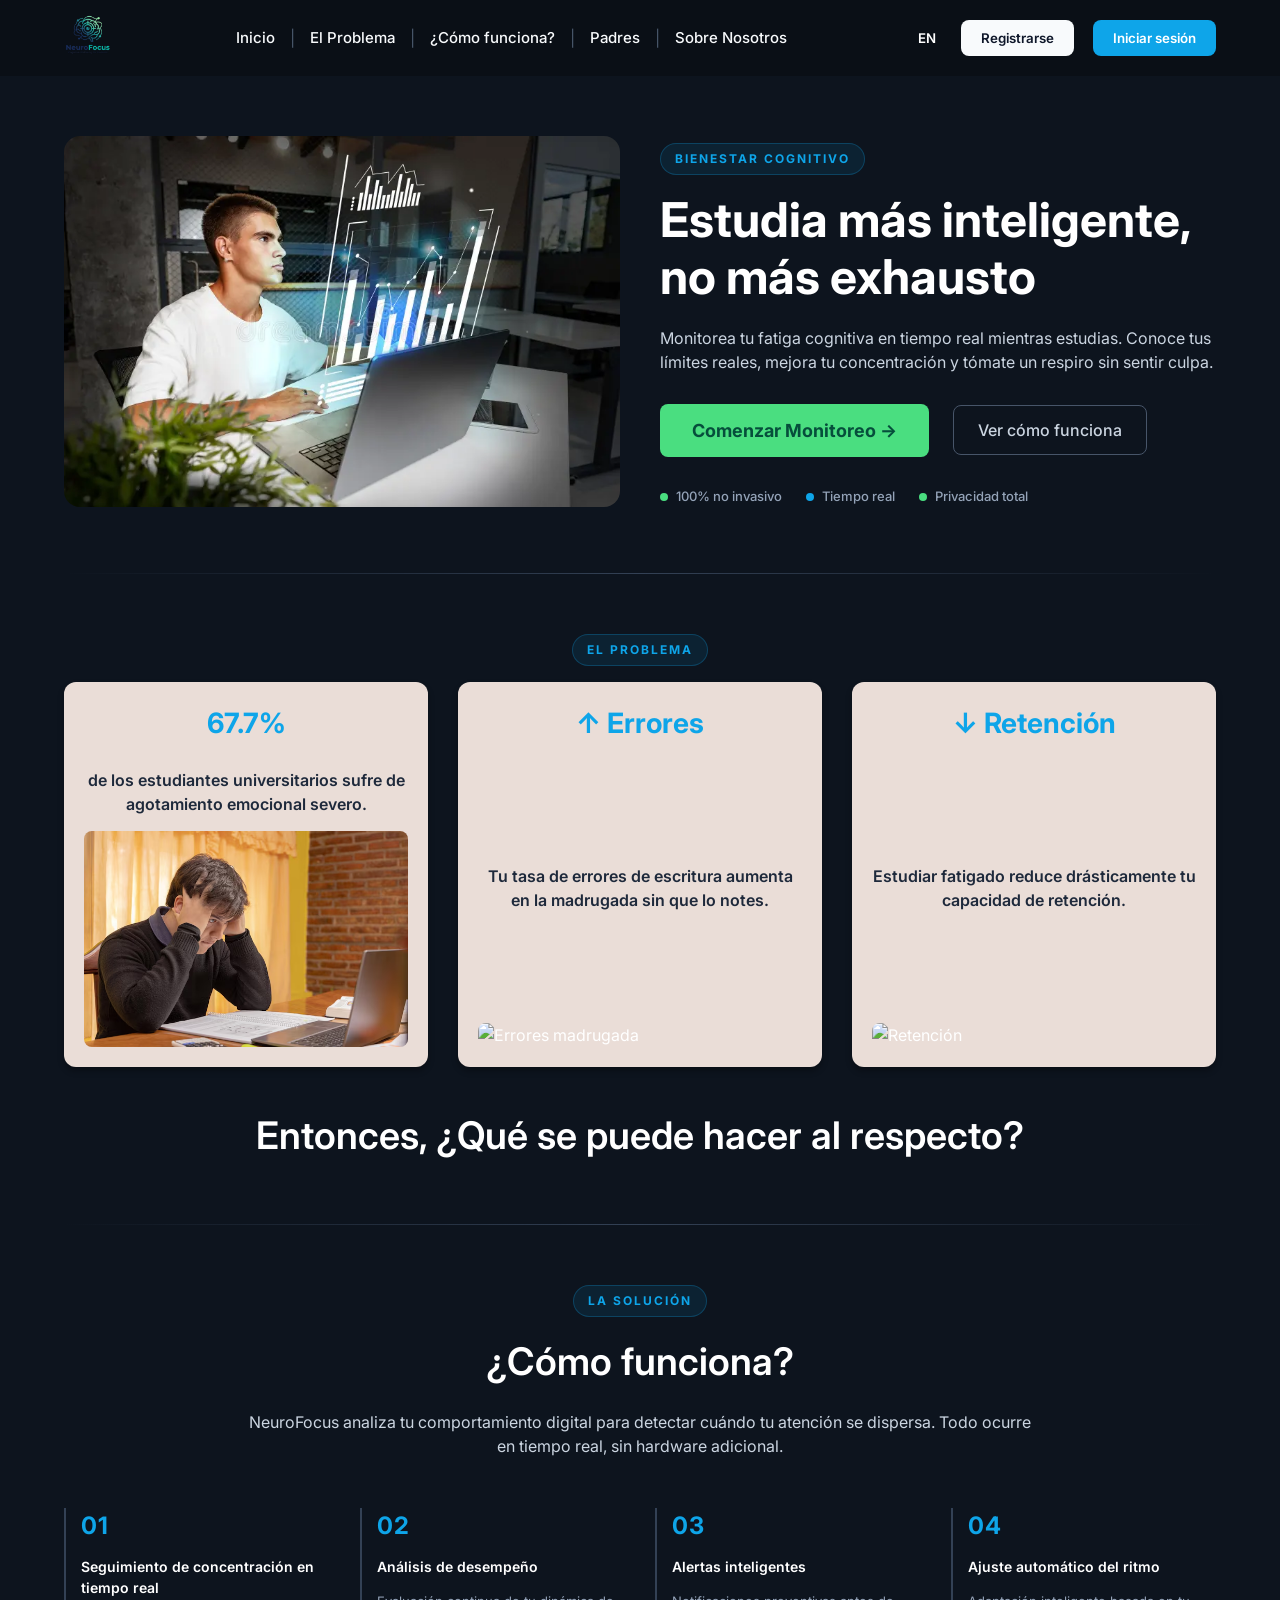
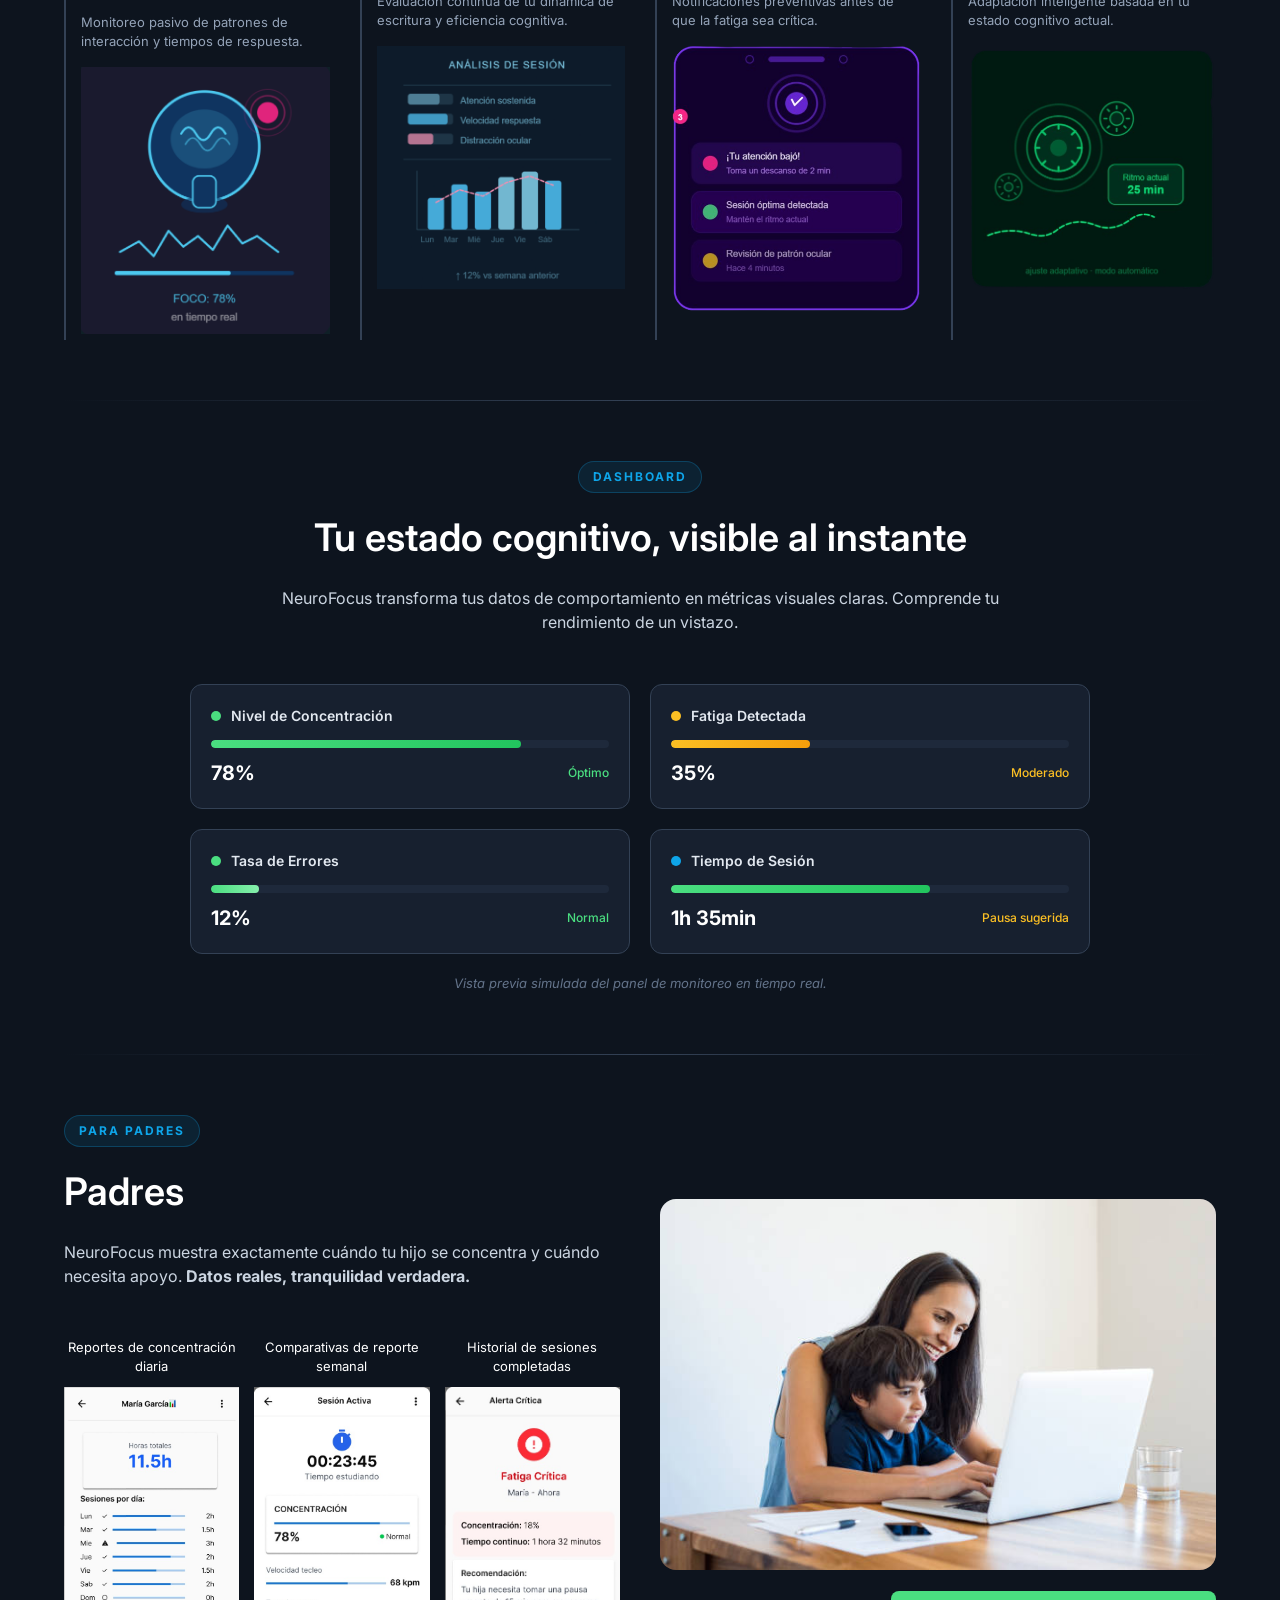
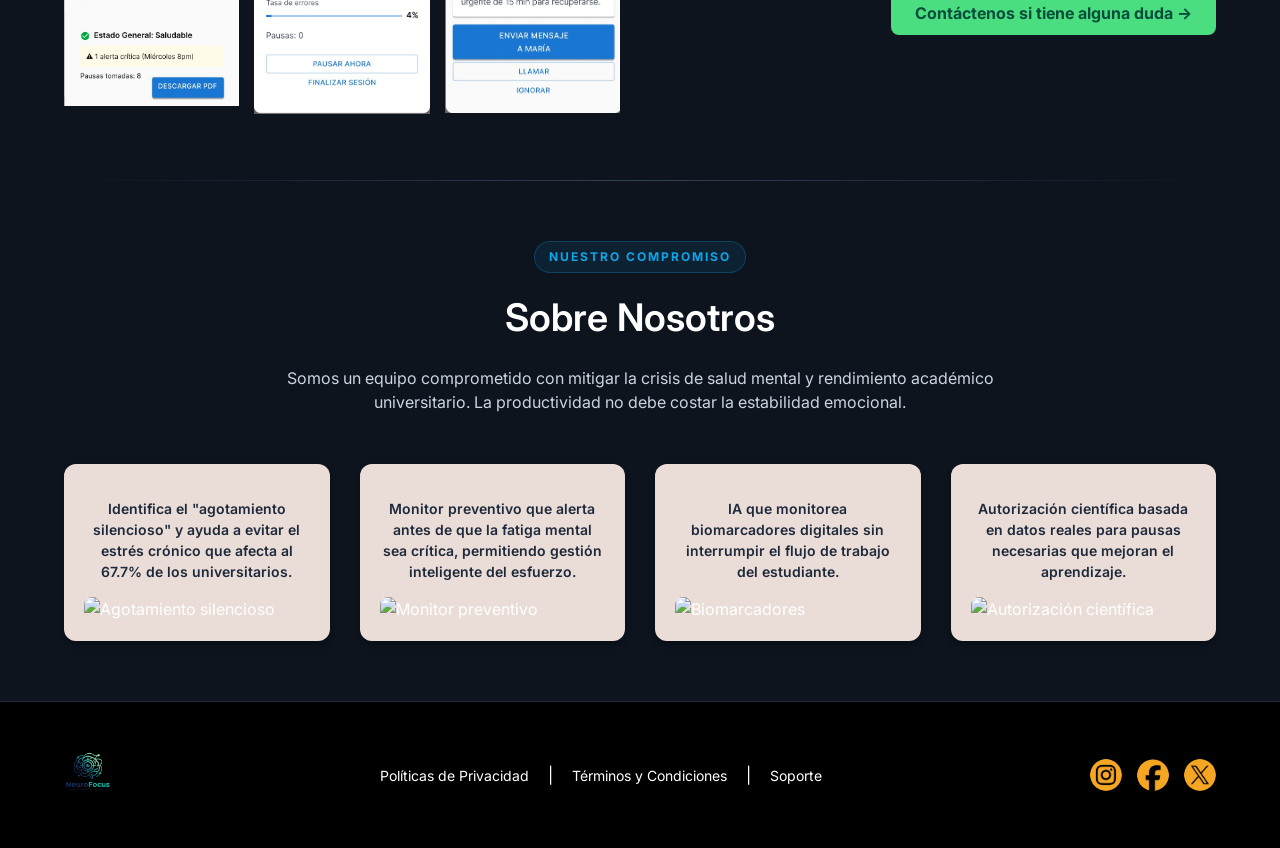
==== public/index.html @ 8580c7b0 "refactor: reorganizar estructura bajo public/ y mejorar landing page UX/UI" ====
<!DOCTYPE html>
<html lang="es">
<head>
    <meta charset="UTF-8">
    <meta name="viewport" content="width=device-width, initial-scale=1.0">
    <title>NeuroFocus - Estudia más inteligente</title>
    <meta name="description" content="NeuroFocus monitorea tu fatiga cognitiva en tiempo real. Estudia de forma inteligente, protege tu salud mental y mejora tu rendimiento académico.">
    <link rel="icon" href="favicon.ico">
    <link rel="preconnect" href="https://fonts.googleapis.com">
    <link rel="preconnect" href="https://fonts.gstatic.com" crossorigin>
    <link href="https://fonts.googleapis.com/css2?family=Inter:wght@400;500;600;700&display=swap" rel="stylesheet">
    <link rel="stylesheet" href="assets/styles/styles.css">
</head>
<body class="bg-dark">

    <nav class="navbar" id="navbar">
        <div class="nav-container">
            <a href="#home" class="logo">
                <img src="assets/images/neurofocus-logo.png" alt="Logo NeuroFocus" class="navbar-logo-img">
            </a>
            
            <div class="nav-links" id="nav-links">
                <a href="#home" data-i18n="nav_inicio">Inicio</a>
                <span class="nav-separator">|</span>
                <a href="#problema" data-i18n="nav_problema">El Problema</a>
                <span class="nav-separator">|</span>
                <a href="#como-funciona" data-i18n="nav_como">¿Cómo funciona?</a>
                <span class="nav-separator">|</span>
                <a href="#padres" data-i18n="nav_padres">Padres</a>
                <span class="nav-separator">|</span>
                <a href="#sobre-nosotros" data-i18n="nav_nosotros">Sobre Nosotros</a>
            </div>

            <div class="nav-buttons">
                <button id="lang-toggle" class="lang-btn text-white">EN</button> 
                <button id="open-register-button" class="button-white" data-i18n="btn_signup">Registrarse</button>
                <button id="open-login-button" class="button-cyan" data-i18n="btn_login">Iniciar sesión</button>
            </div>
            
            <button id="mobile-menu-button" class="menu-toggle text-white">☰</button>
        </div>
    </nav>

    <div id="mobile-menu" class="mobile-menu hidden">
        <a href="#home" class="mobile-link" data-i18n="nav_inicio">Inicio</a>
        <a href="#problema" class="mobile-link" data-i18n="nav_problema">El Problema</a>
        <a href="#como-funciona" class="mobile-link" data-i18n="nav_como">¿Cómo funciona?</a>
        <a href="#padres" class="mobile-link" data-i18n="nav_padres">Padres</a>
        <a href="#sobre-nosotros" class="mobile-link" data-i18n="nav_nosotros">Sobre Nosotros</a>
        <button id="open-register-button-mobile" class="button-white" data-i18n="btn_signup">Registrarse</button>
        <button id="open-login-button-mobile" class="button-cyan" data-i18n="btn_login">Iniciar sesión</button>
    </div>

    <div class="container">
        
        <!-- ===================== HERO: Propuesta de Valor ===================== -->
        <section class="hero-section" id="home">
            <div class="hero-image">
                <img src="assets/images/image1.png" alt="Estudiante usando NeuroFocus">
            </div>
            <div class="hero-text">
                <span class="section-badge">BIENESTAR COGNITIVO</span>
                <h1 class="title-main text-white" data-i18n="hero_title">Estudia más inteligente, <br>no más exhausto</h1>
                <p class="text-light hero-subtitle" data-i18n="hero_desc">Monitorea tu fatiga cognitiva en tiempo real mientras estudias. Conoce tus límites reales, mejora tu concentración y tómate un respiro sin sentir culpa.</p>
                <div class="hero-actions">
                    <button id="open-register-button-2" class="button-green btn-large" data-i18n="hero_btn">Comenzar Monitoreo →</button>
                    <a href="#como-funciona" class="button-outline" data-i18n="hero_btn_secondary">Ver cómo funciona</a>
                </div>
                <div class="hero-trust">
                    <div class="trust-item">
                        <span class="trust-dot dot-green"></span>
                        <span class="trust-text">100% no invasivo</span>
                    </div>
                    <div class="trust-item">
                        <span class="trust-dot dot-cyan"></span>
                        <span class="trust-text">Tiempo real</span>
                    </div>
                    <div class="trust-item">
                        <span class="trust-dot dot-green"></span>
                        <span class="trust-text">Privacidad total</span>
                    </div>
                </div>
            </div>
        </section>

        <hr class="section-divider">

        <!-- ===================== PROBLEMA: Evidencia con datos ===================== -->
        <section class="problemas-section" id="problema">
            <span class="section-badge section-badge-center">EL PROBLEMA</span>
            <div class="grid-problemas">
                <div class="card-beige">
                    <div class="card-stat">67.7%</div>
                    <p data-i18n="prob_1">de los estudiantes universitarios sufre de agotamiento emocional severo.</p>
                    <img src="assets/images/image2.png" alt="Agotamiento">
                </div>
                <div class="card-beige">
                    <div class="card-stat">↑ Errores</div>
                    <p data-i18n="prob_2">Tu tasa de errores de escritura aumenta en la madrugada sin que lo notes.</p>
                    <img src="assets/images/image3.png" alt="Errores madrugada">
                </div>
                <div class="card-beige">
                    <div class="card-stat">↓ Retención</div>
                    <p data-i18n="prob_3">Estudiar fatigado reduce drásticamente tu capacidad de retención.</p>
                    <img src="assets/images/image4.png" alt="Retención">
                </div>
            </div>
            <h2 class="title-section text-center text-white" data-i18n="prob_title">Entonces, ¿Qué se puede hacer al respecto?</h2>
        </section>

        <hr class="section-divider">

        <!-- ===================== CÓMO FUNCIONA: Beneficios con iconografía ===================== -->
        <section id="como-funciona" class="como-section">
            <span class="section-badge section-badge-center">LA SOLUCIÓN</span>
            <h2 class="title-section text-center text-white" data-i18n="como_title">¿Cómo funciona?</h2>
            <p class="text-center text-light descripcion-general" data-i18n="como_desc">NeuroFocus analiza tu comportamiento digital para detectar cuándo tu atención se dispersa. Todo ocurre en tiempo real, sin hardware adicional.</p>
            
            <div class="grid-funciones">
                <div class="card-transparente">
                    <div class="feature-step">01</div>
                    <h3 data-i18n="func_1">Seguimiento de concentración en tiempo real</h3>
                    <p class="feature-desc">Monitoreo pasivo de patrones de interacción y tiempos de respuesta.</p>
                    <img src="assets/images/image5.png" alt="Seguimiento">
                </div>
                <div class="card-transparente">
                    <div class="feature-step">02</div>
                    <h3 data-i18n="func_2">Análisis de desempeño</h3>
                    <p class="feature-desc">Evaluación continua de tu dinámica de escritura y eficiencia cognitiva.</p>
                    <img src="assets/images/image6.png" alt="Análisis">
                </div>
                <div class="card-transparente">
                    <div class="feature-step">03</div>
                    <h3 data-i18n="func_3">Alertas inteligentes</h3>
                    <p class="feature-desc">Notificaciones preventivas antes de que la fatiga sea crítica.</p>
                    <img src="assets/images/image7.png" alt="Alertas">
                </div>
                <div class="card-transparente">
                    <div class="feature-step">04</div>
                    <h3 data-i18n="func_4">Ajuste automático del ritmo</h3>
                    <p class="feature-desc">Adaptación inteligente basada en tu estado cognitivo actual.</p>
                    <img src="assets/images/image8.png" alt="Ajuste">
                </div>
            </div>
        </section>

        <hr class="section-divider">

        <!-- ===================== MÉTRICAS: Visualización del estado del sistema ===================== -->
        <section id="metricas" class="metricas-section">
            <span class="section-badge section-badge-center">DASHBOARD</span>
            <h2 class="title-section text-center text-white">Tu estado cognitivo, visible al instante</h2>
            <p class="text-center text-light descripcion-general">NeuroFocus transforma tus datos de comportamiento en métricas visuales claras. Comprende tu rendimiento de un vistazo.</p>

            <div class="metrics-dashboard">
                <div class="metric-card">
                    <div class="metric-header">
                        <span class="metric-dot dot-green"></span>
                        <span class="metric-label">Nivel de Concentración</span>
                    </div>
                    <div class="metric-bar-container">
                        <div class="metric-bar metric-bar-high" style="width: 78%"></div>
                    </div>
                    <div class="metric-value">78% <span class="metric-status status-good">Óptimo</span></div>
                </div>

                <div class="metric-card">
                    <div class="metric-header">
                        <span class="metric-dot dot-amber"></span>
                        <span class="metric-label">Fatiga Detectada</span>
                    </div>
                    <div class="metric-bar-container">
                        <div class="metric-bar metric-bar-medium" style="width: 35%"></div>
                    </div>
                    <div class="metric-value">35% <span class="metric-status status-ok">Moderado</span></div>
                </div>

                <div class="metric-card">
                    <div class="metric-header">
                        <span class="metric-dot dot-green"></span>
                        <span class="metric-label">Tasa de Errores</span>
                    </div>
                    <div class="metric-bar-container">
                        <div class="metric-bar metric-bar-low" style="width: 12%"></div>
                    </div>
                    <div class="metric-value">12% <span class="metric-status status-good">Normal</span></div>
                </div>

                <div class="metric-card">
                    <div class="metric-header">
                        <span class="metric-dot dot-cyan"></span>
                        <span class="metric-label">Tiempo de Sesión</span>
                    </div>
                    <div class="metric-bar-container">
                        <div class="metric-bar metric-bar-high" style="width: 65%"></div>
                    </div>
                    <div class="metric-value">1h 35min <span class="metric-status status-ok">Pausa sugerida</span></div>
                </div>
            </div>

            <p class="text-center metrics-note text-light">Vista previa simulada del panel de monitoreo en tiempo real.</p>
        </section>

        <hr class="section-divider">

        <!-- ===================== PADRES: Segmento secundario ===================== -->
        <section id="padres" class="padres-section">
            <div class="padres-text">
                <span class="section-badge">PARA PADRES</span>
                <h2 class="title-main text-white" data-i18n="padres_title">Padres</h2>
                <p class="text-light">NeuroFocus muestra exactamente cuándo tu hijo se concentra y cuándo necesita apoyo. <strong>Datos reales, tranquilidad verdadera.</strong></p>
                
                <div class="grid-padres-features">
                    <div class="feature-item">
                        <p class="text-white">Reportes de concentración diaria</p>
                        <img src="assets/images/image9.png" alt="Reporte diario">
                    </div>
                    <div class="feature-item">
                        <p class="text-white">Comparativas de reporte semanal</p>
                        <img src="assets/images/image10.png" alt="Comparativa">
                    </div>
                    <div class="feature-item">
                        <p class="text-white">Historial de sesiones completadas</p>
                        <img src="assets/images/image11.png" alt="Historial">
                    </div>
                </div>
            </div>
            <div class="padres-image">
                <img src="assets/images/image12.png" alt="Madre e hijo">
                <button id="open-contact-button" class="button-green" data-i18n="padres_btn">Contáctenos si tiene alguna duda →</button>
            </div>
        </section>

        <hr class="section-divider">

        <!-- ===================== SOBRE NOSOTROS: Entregas fundamentales ===================== -->
        <section id="sobre-nosotros" class="nosotros-section">
            <span class="section-badge section-badge-center">NUESTRO COMPROMISO</span>
            <h2 class="title-section text-center text-white" data-i18n="nosotros_title">Sobre Nosotros</h2>
            <p class="text-center text-light descripcion-general" data-i18n="nosotros_desc">Somos un equipo comprometido con mitigar la crisis de salud mental y rendimiento académico universitario. La productividad no debe costar la estabilidad emocional.</p>
            
            <div class="grid-entrega">
                <div class="card-beige">
                    <p class="text-small" data-i18n="ent_1">Identifica el "agotamiento silencioso" y ayuda a evitar el estrés crónico que afecta al 67.7% de los universitarios.</p>
                    <img src="assets/images/image13.png" alt="Agotamiento silencioso">
                </div>
                <div class="card-beige">
                    <p class="text-small" data-i18n="ent_2">Monitor preventivo que alerta antes de que la fatiga mental sea crítica, permitiendo gestión inteligente del esfuerzo.</p>
                    <img src="assets/images/image14.png" alt="Monitor preventivo">
                </div>
                <div class="card-beige">
                    <p class="text-small" data-i18n="ent_3">IA que monitorea biomarcadores digitales sin interrumpir el flujo de trabajo del estudiante.</p>
                    <img src="assets/images/image15.png" alt="Biomarcadores">
                </div>
                <div class="card-beige">
                    <p class="text-small" data-i18n="ent_4">Autorización científica basada en datos reales para pausas necesarias que mejoran el aprendizaje.</p>
                    <img src="assets/images/image16.png" alt="Autorización científica">
                </div>
            </div>
        </section>

    </div>

    <footer class="footer bg-black">
        <div class="container footer-content">
            <div class="footer-logo">
                <img src="assets/images/neurofocus-logo.png" alt="NeuroFocus" class="footer-logo-img">
            </div>
            <div class="footer-links">
                <a href="#" class="text-white" data-i18n="foot_privacidad">Políticas de Privacidad</a>
                <span class="text-white">|</span>
                <a href="#" class="text-white" data-i18n="foot_terminos">Términos y Condiciones</a>
                <span class="text-white">|</span>
                <a href="#" class="text-white" data-i18n="foot_soporte">Soporte</a>
            </div>
            <div class="social-icons">
                <img src="assets/images/instragram.png" alt="Instagram" class="icon-social">
                <img src="assets/images/facebook.png" alt="Facebook" class="icon-social">
                <img src="assets/images/x.png" alt="X" class="icon-social">
            </div>
        </div>
    </footer>

    <div id="login-modal" class="modal hidden">
        <div class="modal-content">
            <span id="close-login-modal" class="close-btn">&times;</span>
            <h2 class="text-white" data-i18n="modal_login_title">Iniciar Sesión</h2>
            <form id="login-form">
                <label class="label-text" data-i18n="modal_email">Correo Electrónico</label>
                <input type="email" id="login-email" class="input-field" placeholder="tu@correo.com" required>
                
                <label class="label-text" data-i18n="modal_password">Contraseña</label>
                <input type="password" id="login-password" class="input-field" placeholder="••••••••" required>
                
                <p id="login-error" class="hidden error-text"></p>
                <button type="submit" class="button-cyan w-100" data-i18n="modal_login_btn">Ingresar</button>
            </form>
            <div class="modal-foot-links">
                <a href="#" id="open-password-link" class="text-cyan text-small" data-i18n="modal_forgot_pass">¿Olvidaste tu contraseña?</a>
                <a href="#" id="open-register-link" class="text-light text-small" data-i18n="modal_no_account">¿No tienes cuenta? Registrarse</a>
            </div>
        </div>
    </div>

    <div id="register-modal" class="modal hidden">
        <div class="modal-content">
            <span id="close-register-modal" class="close-btn">&times;</span>
            <h2 class="text-white" data-i18n="modal_reg_title">Crear Cuenta</h2>
            <form id="register-form">
                <label class="label-text" data-i18n="modal_reg_name">Nombre Completo</label>
                <input type="text" id="reg-nombre" class="input-field" placeholder="Juan Pérez" required>
                
                <label class="label-text" data-i18n="modal_email">Correo Electrónico</label>
                <input type="email" id="reg-email" class="input-field" placeholder="tu@correo.com" required>
                
                <label class="label-text" data-i18n="modal_password">Contraseña</label>
                <input type="password" id="reg-password" class="input-field" placeholder="••••••••" required>
                
                <p id="register-error" class="hidden error-text"></p>
                <button type="submit" class="button-green w-100" data-i18n="modal_reg_btn">Registrarse</button>
            </form>
            <div class="modal-foot-links">
                <a href="#" id="open-login-link" class="text-cyan text-small" data-i18n="modal_has_account">¿Ya tienes cuenta? Iniciar Sesión</a>
            </div>
        </div>
    </div>

    <div id="password-modal" class="modal hidden">
        <div class="modal-content">
            <span id="close-password-modal" class="close-btn">&times;</span>
            <h2 class="text-white" data-i18n="modal_pass_title">Recuperar Contraseña</h2>
            <p class="text-light text-small modal-description" data-i18n="modal_pass_desc">Ingresa tu correo para enviarte un enlace de recuperación.</p>
            <form id="password-form">
                <label class="label-text" data-i18n="modal_email">Correo Electrónico</label>
                <input type="email" id="pass-email" class="input-field" placeholder="tu@correo.com" required>
                
                <p id="password-message" class="hidden success-text"></p>
                <button type="submit" class="button-cyan w-100" data-i18n="modal_pass_btn">Enviar Enlace</button>
            </form>
            <div class="modal-foot-links">
                <a href="#" id="back-to-login-link" class="text-light text-small" data-i18n="modal_back_login">Volver a Iniciar Sesión</a>
            </div>
        </div>
    </div>

    <div id="contact-modal" class="modal hidden">
        <div class="modal-content">
            <span id="close-contact-modal" class="close-btn">&times;</span>
            <h2 class="text-white" data-i18n="modal_contact_title">Formulario de Contacto</h2>
            <p class="text-light text-small modal-description" data-i18n="modal_contact_desc">¿Tienes preguntas sobre cómo ayudamos a tu hijo? Escríbenos.</p>
            <form id="contact-form">
                <label class="label-text" data-i18n="modal_reg_name">Nombre</label>
                <input type="text" class="input-field" placeholder="Tu nombre" required>
                
                <label class="label-text" data-i18n="modal_email">Correo Electrónico</label>
                <input type="email" class="input-field" placeholder="ejemplo@correo.com" required>
                
                <label class="label-text" data-i18n="modal_message">Mensaje</label>
                <textarea class="input-field text-area-field" rows="4" placeholder="Escribe tu consulta aquí..." required></textarea>
                
                <p id="contact-message" class="hidden success-text"></p>
                <button type="submit" class="button-green w-100" data-i18n="modal_contact_btn">Enviar Mensaje →</button>
            </form>
        </div>
    </div>

    <script src="assets/scripts/main.js"></script>
</body>
</html>
---- public/assets/styles/styles.css ----
/* ===========================
   NeuroFocus Landing Page
   Tipografía: Inter (Google Fonts)
   Base: 16px | Interlineado: 1.5
   Transiciones: 200ms ease-in-out
   =========================== */

html {
    scroll-behavior: smooth;
}

body {
    font-family: 'Inter', sans-serif;
    margin: 0;
    padding: 0;
    background-color: #0d141e;
    color: #ffffff;
    font-size: 16px;
    line-height: 1.5;
}

h1, h2, h3 { 
    margin-top: 0; 
    margin-bottom: 15px;
}

h1 { font-size: 48px; line-height: 1.2; font-weight: 700; }
h2 { font-size: 38px; font-weight: 600; }
h3 { font-weight: 600; }
p { font-size: 16px; line-height: 1.5; }
a { text-decoration: none; transition: all 200ms ease-in-out; }
a:hover { opacity: 0.8; }

/* ===========================
   Utilities
   =========================== */

.container {
    width: 90%;
    max-width: 1200px;
    margin: 0 auto;
    padding: 20px;
}

.text-center { text-align: center; }
.text-white { color: #ffffff; }
.text-cyan { color: #0ea5e9; }
.text-light { color: #cbd5e1; }
.text-dark { color: #1e293b; }
.text-small { font-size: 14px; }
.font-bold { font-weight: bold; }
.w-100 { width: 100%; }
.radius-8 { border-radius: 8px; }
.hidden { display: none !important; }

.section-divider {
    border: 0;
    height: 1px;
    background: linear-gradient(to right, transparent, #334155, transparent);
    margin: 60px 0;
}

/* ===========================
   Section Badges (jerarquía visual)
   =========================== */

.section-badge {
    display: inline-block;
    font-size: 12px;
    font-weight: 700;
    letter-spacing: 2px;
    text-transform: uppercase;
    color: #0ea5e9;
    background-color: rgba(14, 165, 233, 0.1);
    border: 1px solid rgba(14, 165, 233, 0.25);
    padding: 6px 14px;
    border-radius: 20px;
    margin-bottom: 16px;
}

.section-badge-center {
    display: block;
    text-align: center;
    width: fit-content;
    margin: 0 auto 16px auto;
}

/* ===========================
   Buttons (200ms ease-in-out según reporte)
   =========================== */

button, a {
    transition: all 200ms ease-in-out;
}

.button-cyan {
    background-color: #0ea5e9;
    color: #ffffff;
    padding: 10px 20px;
    border: none;
    border-radius: 8px;
    cursor: pointer;
    font-weight: 600;
    font-family: 'Inter', sans-serif;
}
.button-cyan:hover { background-color: #0284c7; }
.button-cyan:active { transform: scale(0.98); }

.button-white {
    background-color: #f8fafc;
    color: #0f172a;
    padding: 10px 20px;
    border: none;
    border-radius: 8px;
    cursor: pointer;
    font-weight: 600;
    margin-right: 15px;
    font-family: 'Inter', sans-serif;
}
.button-white:hover { background-color: #e2e8f0; }
.button-white:active { transform: scale(0.98); }

.button-green {
    background-color: #4ade80;
    color: #064e3b;
    padding: 12px 24px;
    border: none;
    border-radius: 8px;
    cursor: pointer;
    font-weight: 700;
    font-size: 16px;
    display: inline-flex;
    align-items: center;
    justify-content: center;
    font-family: 'Inter', sans-serif;
}
.button-green:hover { background-color: #22c55e; }
.button-green:active { transform: scale(0.98); }

.button-outline {
    display: inline-flex;
    align-items: center;
    color: #cbd5e1;
    border: 1px solid #475569;
    padding: 12px 24px;
    border-radius: 8px;
    font-weight: 500;
    font-size: 16px;
    background: transparent;
    cursor: pointer;
    margin-left: 12px;
    font-family: 'Inter', sans-serif;
}
.button-outline:hover { 
    border-color: #0ea5e9; 
    color: #0ea5e9; 
    opacity: 1; 
}

.btn-large {
    padding: 16px 32px;
    font-size: 18px;
}

.lang-btn {
    background: transparent;
    border: none;
    font-weight: 600;
    cursor: pointer;
    margin-right: 15px;
    font-family: 'Inter', sans-serif;
}

/* ===========================
   Navbar
   =========================== */

.navbar {
    background-color: #0a0f16;
    position: sticky;
    top: 0;
    z-index: 100;
}

.nav-container {
    width: 90%;
    margin: 0 auto;
    display: flex;
    justify-content: space-between;
    align-items: center;
    padding: 15px 0;
}

.navbar-logo-img { height: 40px; }

.nav-links {
    display: flex;
    align-items: center;
    gap: 15px;
}
.nav-links a { color: #f8fafc; font-weight: 500; font-size: 15px; }
.nav-links a:hover { color: #0ea5e9; opacity: 1; }
.nav-separator { color: #475569; }

.menu-toggle { 
    display: none; 
    background: none; 
    border: none; 
    font-size: 24px; 
    cursor: pointer; 
}

.mobile-menu {
    position: fixed;
    top: 70px;
    left: 0;
    width: 100%;
    background-color: #0a0f16;
    padding: 20px;
    box-sizing: border-box;
    z-index: 99;
    border-bottom: 2px solid #1e293b;
    display: flex;
    flex-direction: column;
}

.mobile-link {
    display: block;
    color: #f8fafc;
    padding: 15px 0;
    text-align: center;
    border-bottom: 1px solid #1e293b;
    font-size: 16px;
    font-weight: 600;
}
.mobile-menu button {
    margin-top: 15px;
}

/* ===========================
   Hero Section
   =========================== */

.hero-section {
    display: flex;
    align-items: center;
    justify-content: space-between;
    gap: 40px;
    margin-top: 40px;
    margin-bottom: 40px;
}
.hero-image { width: 50%; }
.hero-image img { width: 100%; border-radius: 16px; }
.hero-text { width: 50%; }
.hero-subtitle { margin: 20px 0 30px 0; }

.hero-actions {
    display: flex;
    align-items: center;
    flex-wrap: wrap;
    gap: 12px;
    margin-bottom: 30px;
}

.hero-trust {
    display: flex;
    gap: 24px;
    flex-wrap: wrap;
}
.trust-item {
    display: flex;
    align-items: center;
    gap: 8px;
}
.trust-dot {
    width: 8px;
    height: 8px;
    border-radius: 50%;
    display: inline-block;
}
.dot-green { background-color: #4ade80; }
.dot-cyan { background-color: #0ea5e9; }
.dot-amber { background-color: #fbbf24; }
.trust-text {
    font-size: 13px;
    color: #94a3b8;
    font-weight: 500;
}

/* ===========================
   Problemas Section
   =========================== */

.problemas-section {
    margin: 40px 0;
}
.grid-problemas {
    display: grid;
    grid-template-columns: repeat(3, 1fr);
    gap: 30px;
    margin-bottom: 40px;
}

.card-stat {
    font-size: 28px;
    font-weight: 700;
    color: #0ea5e9;
    margin-bottom: 8px;
    text-align: center;
}

/* ===========================
   Cómo Funciona Section
   =========================== */

.como-section {
    margin: 40px 0;
}
.descripcion-general {
    max-width: 800px;
    margin: 20px auto 50px auto;
}
.grid-funciones {
    display: grid;
    grid-template-columns: repeat(4, 1fr);
    gap: 30px;
}

.feature-step {
    font-size: 24px;
    font-weight: 700;
    color: #0ea5e9;
    margin-bottom: 12px;
    letter-spacing: 1px;
}

.feature-desc {
    font-size: 13px;
    color: #94a3b8;
    margin-bottom: 15px;
    line-height: 1.5;
}

/* ===========================
   Métricas / Dashboard Section
   =========================== */

.metricas-section {
    margin: 40px 0;
}

.metrics-dashboard {
    display: grid;
    grid-template-columns: repeat(2, 1fr);
    gap: 20px;
    max-width: 900px;
    margin: 0 auto;
}

.metric-card {
    background-color: rgba(30, 41, 59, 0.6);
    border: 1px solid #334155;
    border-radius: 12px;
    padding: 20px;
    transition: border-color 200ms ease-in-out;
}
.metric-card:hover {
    border-color: #0ea5e9;
}

.metric-header {
    display: flex;
    align-items: center;
    gap: 10px;
    margin-bottom: 14px;
}
.metric-dot {
    width: 10px;
    height: 10px;
    border-radius: 50%;
    display: inline-block;
    flex-shrink: 0;
}
.metric-label {
    font-size: 14px;
    font-weight: 600;
    color: #e2e8f0;
}

.metric-bar-container {
    width: 100%;
    height: 8px;
    background-color: #1e293b;
    border-radius: 4px;
    overflow: hidden;
    margin-bottom: 10px;
}
.metric-bar {
    height: 100%;
    border-radius: 4px;
    transition: width 1s ease-in-out;
}
.metric-bar-high { background: linear-gradient(90deg, #4ade80, #22c55e); }
.metric-bar-medium { background: linear-gradient(90deg, #fbbf24, #f59e0b); }
.metric-bar-low { background: linear-gradient(90deg, #4ade80, #86efac); }

.metric-value {
    font-size: 20px;
    font-weight: 700;
    color: #ffffff;
    display: flex;
    align-items: center;
    justify-content: space-between;
}
.metric-status {
    font-size: 12px;
    font-weight: 500;
}
.status-good { color: #4ade80; }
.status-ok { color: #fbbf24; }
.status-alert { color: #ef4444; }

.metrics-note {
    font-size: 13px;
    margin-top: 20px;
    font-style: italic;
    color: #64748b;
}

/* ===========================
   Padres Section
   =========================== */

.padres-section {
    display: flex;
    align-items: center;
    justify-content: space-between;
    gap: 40px;
    margin: 40px 0;
}
.padres-text { width: 50%; }
.padres-text p { margin-top: 20px; margin-bottom: 30px; }
.padres-image { width: 50%; text-align: right; }
.padres-image img { width: 100%; border-radius: 16px; margin-bottom: 15px; }

.grid-padres-features {
    display: grid;
    grid-template-columns: repeat(3, 1fr);
    gap: 15px;
}
.feature-item { text-align: center; }
.feature-item p { font-size: 13px; text-align: center; margin-bottom: 10px; }
.feature-item img { width: 100%; }

/* ===========================
   Sobre Nosotros Section
   =========================== */

.nosotros-section {
    margin: 40px 0;
}
.grid-entrega {
    display: grid;
    grid-template-columns: repeat(4, 1fr);
    gap: 30px;
}

/* ===========================
   Cards
   =========================== */

.card-beige {
    background-color: #eaddd7;
    padding: 20px;
    border-radius: 12px;
    box-shadow: 0 4px 6px rgba(0,0,0,0.3);
    display: flex;
    flex-direction: column;
    justify-content: space-between;
    transition: transform 200ms ease-in-out, box-shadow 200ms ease-in-out;
}
.card-beige:hover {
    transform: translateY(-4px);
    box-shadow: 0 8px 16px rgba(0,0,0,0.4);
}
.card-beige p { color: #1e293b; font-weight: 600; text-align: center; margin-bottom: 15px; }
.card-beige img { width: 100%; border-radius: 8px; }

.card-transparente {
    border-left: 2px solid #334155;
    padding-left: 15px;
    transition: border-color 200ms ease-in-out;
}
.card-transparente:hover {
    border-color: #0ea5e9;
}
.card-transparente h3 { font-size: 14px; color: #ffffff; margin-bottom: 15px; font-weight: 600; }
.card-transparente img { width: 100%; }

/* ===========================
   Footer
   =========================== */

.bg-black { background-color: #000000; }
.footer { padding: 30px 0; border-top: 1px solid #1e293b; }
.footer-content {
    display: flex;
    justify-content: space-between;
    align-items: center;
}
.footer-logo-img { height: 40px; }
.footer-links a { color: #ffffff; margin: 0 15px; font-size: 14px; }
.social-icons { display: flex; gap: 15px; }
.icon-social { 
    width: 32px; 
    height: 32px; 
    border-radius: 50%; 
    transition: transform 200ms ease-in-out;
}
.icon-social:hover {
    transform: scale(1.15);
}

/* ===========================
   Modals
   =========================== */

.modal {
    position: fixed;
    top: 0; left: 0;
    width: 100%; height: 100%;
    background-color: rgba(0, 0, 0, 0.75);
    z-index: 200;
    display: flex;
    align-items: center;
    justify-content: center;
    overflow-y: auto;
    padding: 20px;
    box-sizing: border-box;
}

.modal-content {
    background-color: #0a0f16;
    width: 100%;
    max-width: 400px;
    padding: 35px;
    border-radius: 12px;
    border: 1px solid #1e293b;
    position: relative;
    box-shadow: 0 10px 25px rgba(0, 0, 0, 0.5);
    margin: auto;
    box-sizing: border-box;
}

.close-btn {
    position: absolute;
    top: 15px; right: 15px;
    font-size: 28px;
    color: #64748b;
    cursor: pointer;
}
.close-btn:hover { color: #ffffff; }

.label-text {
    display: block;
    text-align: left;
    margin-bottom: 6px;
    margin-top: 15px;
    font-size: 14px;
    color: #94a3b8;
}
.modal-content form > .label-text:first-of-type {
    margin-top: 5px;
}

.input-field {
    width: 100%;
    padding: 12px 16px;
    box-sizing: border-box;
    background-color: #1e293b;
    border: 1px solid #334155;
    border-radius: 6px;
    color: #ffffff;
    font-size: 15px;
    margin-bottom: 10px;
    font-family: 'Inter', sans-serif;
    transition: border-color 200ms ease-in-out;
}
.input-field:focus {
    border-color: #0ea5e9;
    outline: none;
}

.text-area-field {
    resize: none;
    font-family: inherit;
    max-height: 100px;
}

.modal-content button[type="submit"] {
    margin-top: 15px;
}

.modal-foot-links {
    text-align: center;
    margin-top: 20px;
}
.modal-foot-links a {
    display: block;
    margin-bottom: 8px;
}

.modal-description {
    margin-bottom: 20px;
}

.error-text { color: #ef4444; font-size: 14px; text-align: center; }
.success-text { color: #4ade80; font-size: 14px; text-align: center; }

/* ===========================
   Responsive
   =========================== */

@media (max-width: 1024px) {
    .grid-funciones, .grid-entrega { grid-template-columns: repeat(2, 1fr); }
    .metrics-dashboard { grid-template-columns: 1fr; max-width: 500px; }
}

@media (max-width: 768px) {

    .nav-links, .nav-buttons { display: none; }
    .menu-toggle { display: block; }
    
    h1 { font-size: 32px; }
    h2 { font-size: 28px; }

    .hero-section, .padres-section { 
        flex-direction: column; 
    }
    .hero-image, .hero-text, .padres-text, .padres-image { 
        width: 100%; 
        text-align: center; 
    }
    
    .hero-actions {
        justify-content: center;
    }
    .hero-trust {
        justify-content: center;
    }
    .button-outline {
        margin-left: 0;
    }

    #home .hero-image { order: 1; }
    #home .hero-text { order: 2; }
    
    #padres .padres-text { order: 1; }
    #padres .padres-image { order: 2; margin-top: 20px; }

    .grid-problemas, .grid-funciones, .grid-entrega, .grid-padres-features { 
        display: flex;
        flex-direction: column;
        gap: 25px;
    }
    
    .card-transparente { 
        border-left: none; 
        border-bottom: 2px solid #334155; 
        padding-left: 0;
        padding-bottom: 20px; 
    }
    .card-transparente:last-child {
        border-bottom: none;
    }
    
    .footer-content { flex-direction: column; gap: 20px; }
    .modal-content { width: 95%; padding: 25px 20px; }
}
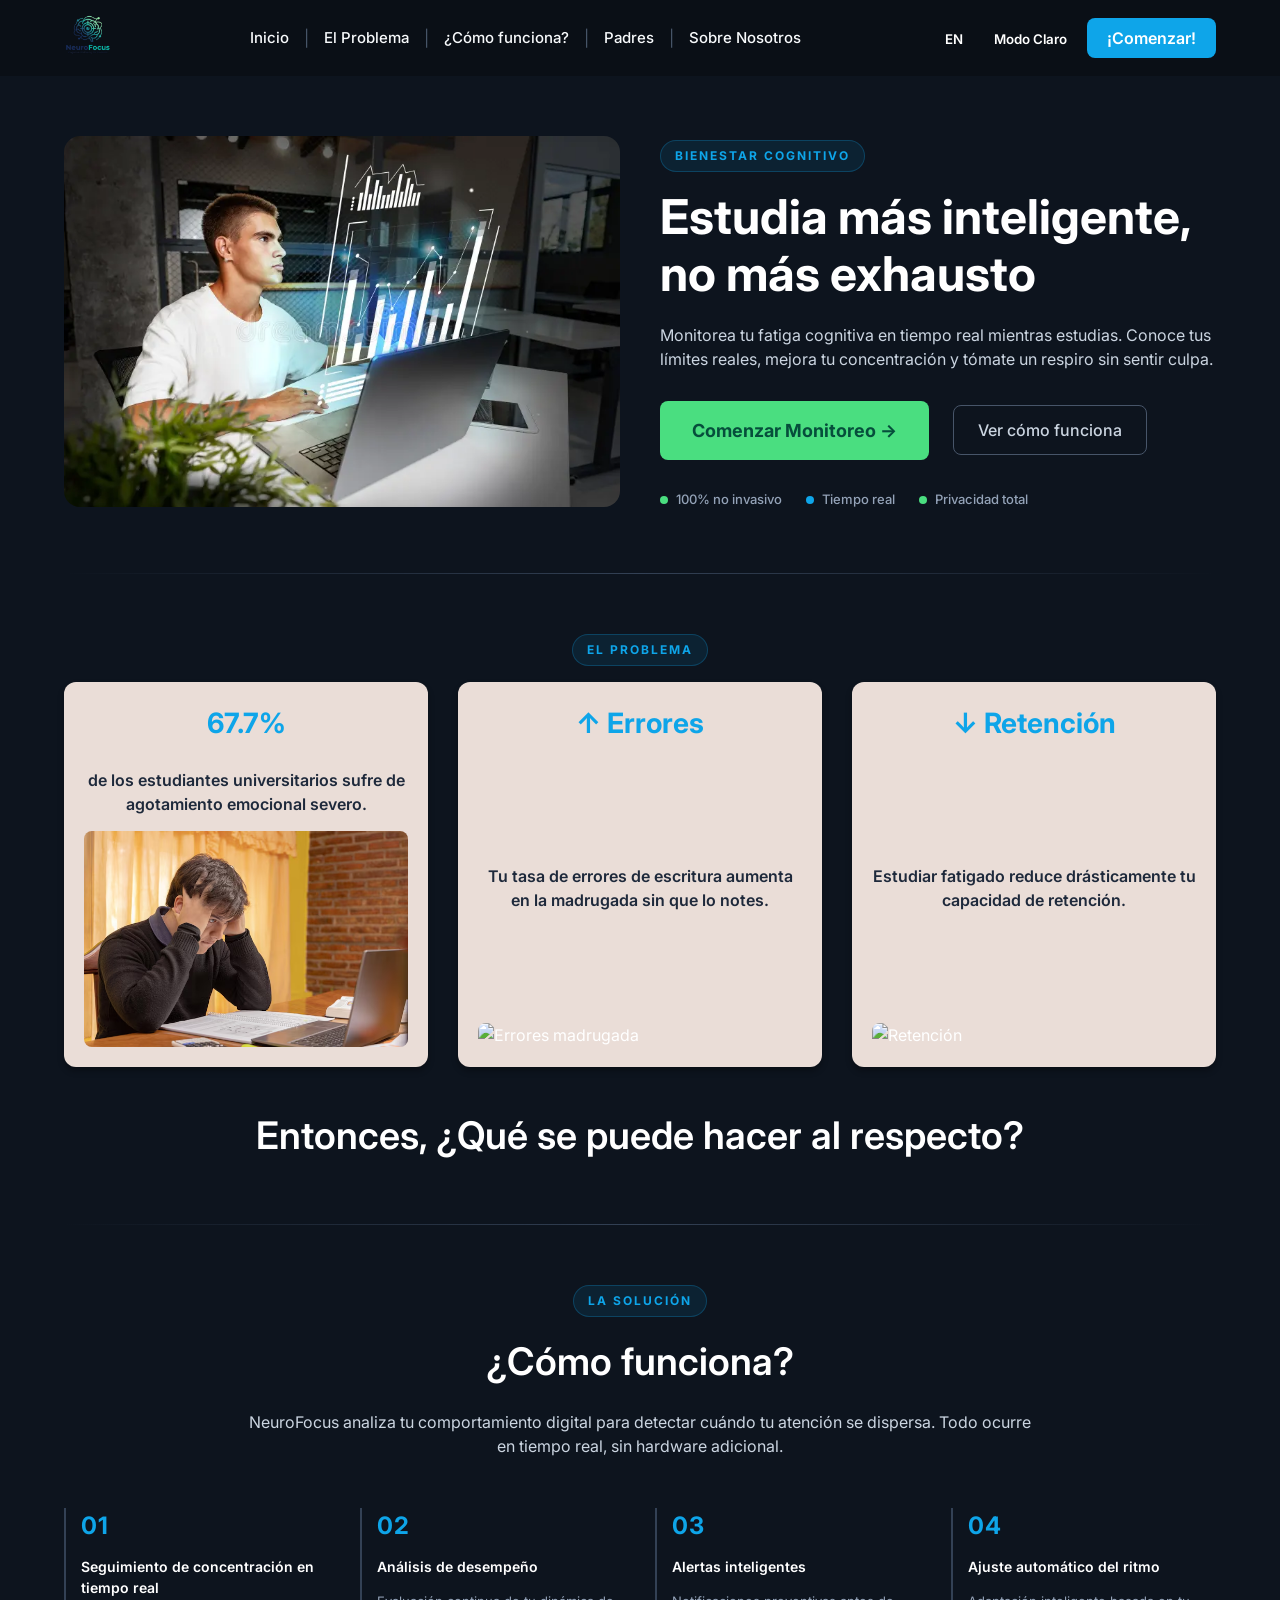
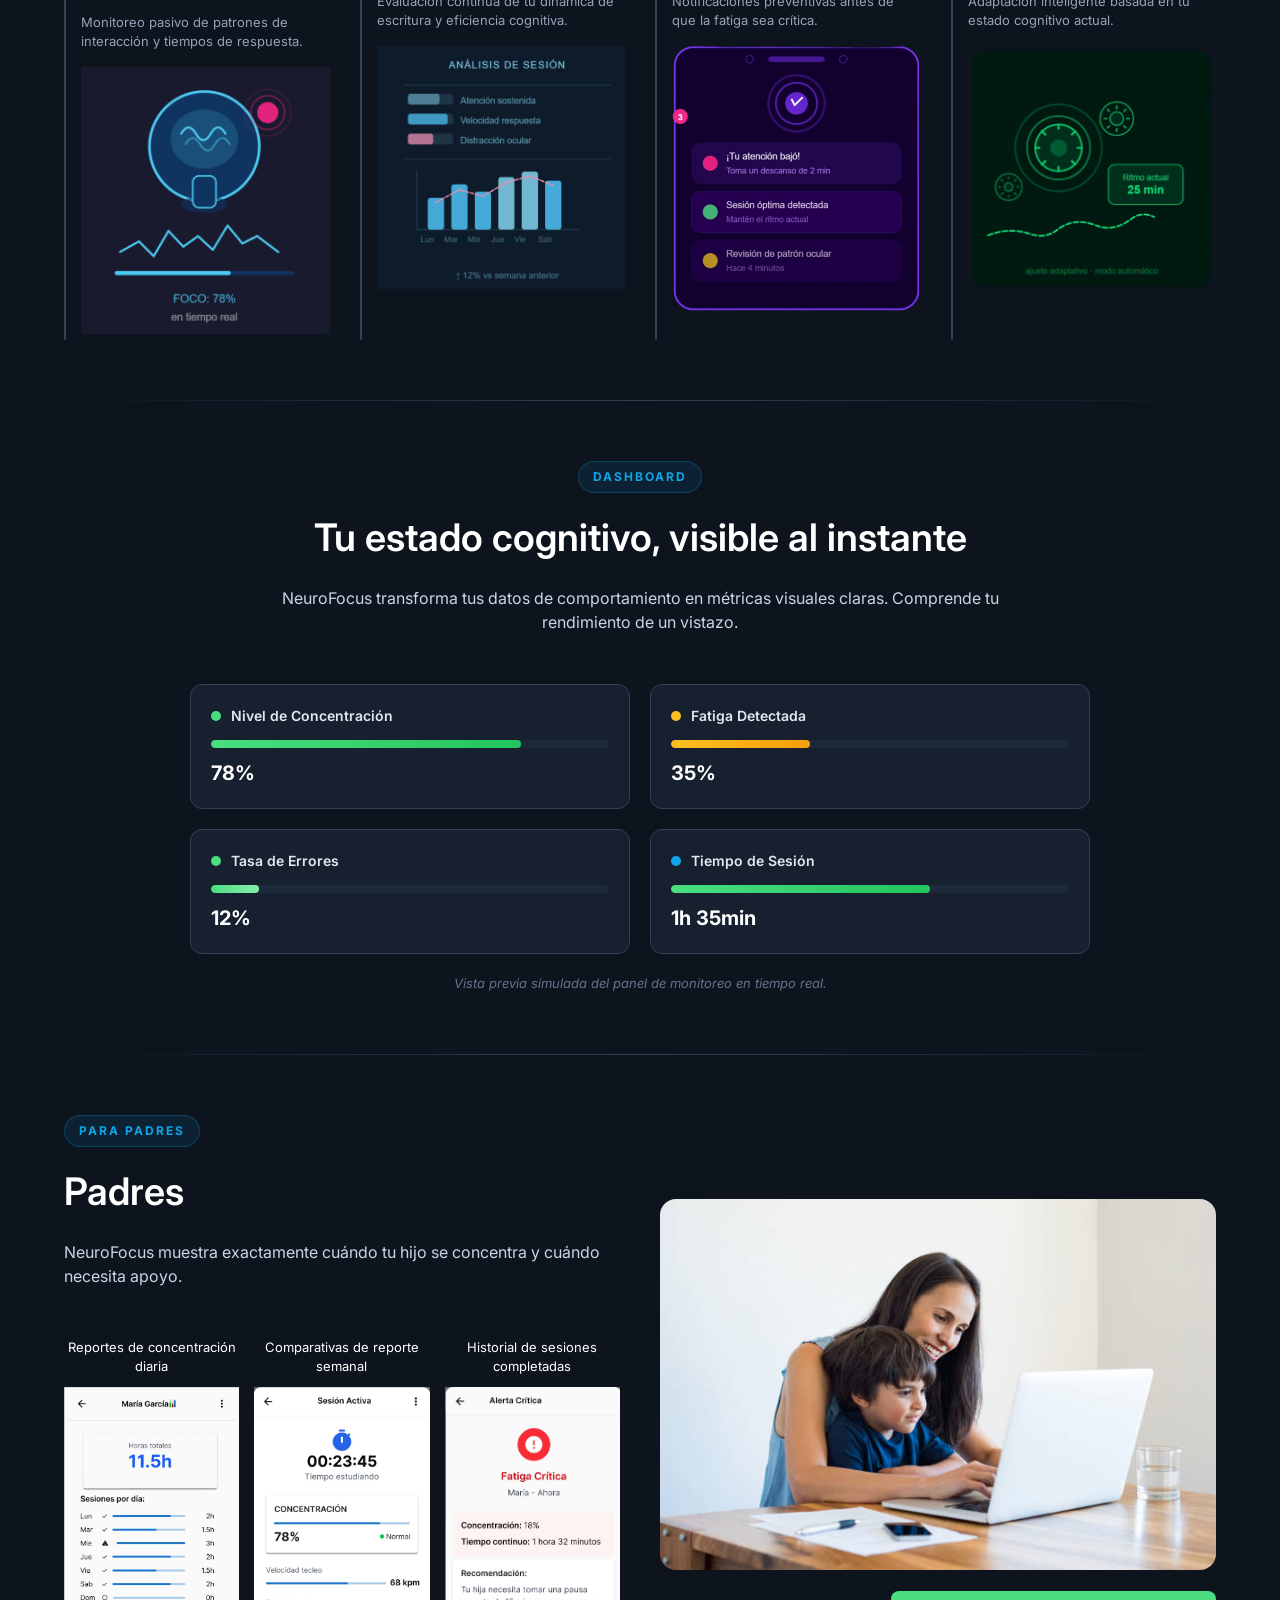
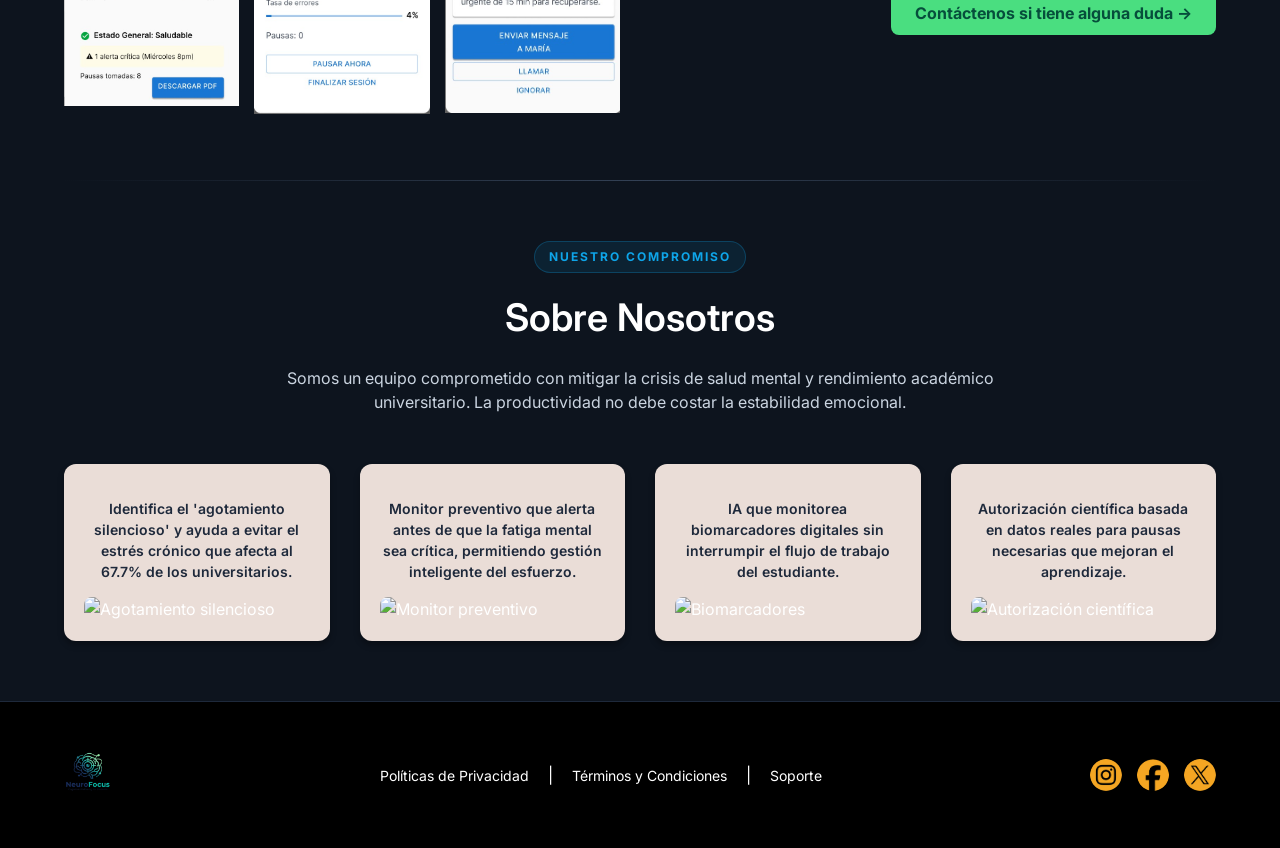
==== commit 353080f2: "feat: dashboard completo, sistema responsivo web/móvil e i18n - Integración de vistas de estudiante " ====
--- a/public/index.html
+++ b/public/index.html
@@ -3,7 +3,7 @@
 <head>
     <meta charset="UTF-8">
     <meta name="viewport" content="width=device-width, initial-scale=1.0">
-    <title>NeuroFocus - Estudia más inteligente</title>
+    <title data-i18n="auto_idx_1">NeuroFocus - Estudia más inteligente</title>
     <meta name="description" content="NeuroFocus monitorea tu fatiga cognitiva en tiempo real. Estudia de forma inteligente, protege tu salud mental y mejora tu rendimiento académico.">
     <link rel="icon" href="favicon.ico">
     <link rel="preconnect" href="https://fonts.googleapis.com">
@@ -33,8 +33,8 @@
 
             <div class="nav-buttons">
                 <button id="lang-toggle" class="lang-btn text-white">EN</button> 
-                <button id="open-register-button" class="button-white" data-i18n="btn_signup">Registrarse</button>
-                <button id="open-login-button" class="button-cyan" data-i18n="btn_login">Iniciar sesión</button>
+                <button id="theme-toggle" class="lang-btn text-white" style="margin-right: 10px;" data-i18n="auto_idx_3">Modo Claro</button>
+                <a href="dashboard.html" class="button-cyan" data-i18n="btn_comenzar" style="text-decoration: none;">¡Comenzar!</a>
             </div>
             
             <button id="mobile-menu-button" class="menu-toggle text-white">☰</button>
@@ -47,8 +47,7 @@
         <a href="#como-funciona" class="mobile-link" data-i18n="nav_como">¿Cómo funciona?</a>
         <a href="#padres" class="mobile-link" data-i18n="nav_padres">Padres</a>
         <a href="#sobre-nosotros" class="mobile-link" data-i18n="nav_nosotros">Sobre Nosotros</a>
-        <button id="open-register-button-mobile" class="button-white" data-i18n="btn_signup">Registrarse</button>
-        <button id="open-login-button-mobile" class="button-cyan" data-i18n="btn_login">Iniciar sesión</button>
+        <a href="dashboard.html" class="button-cyan" data-i18n="btn_comenzar" style="text-align: center; text-decoration: none; display: block; margin-top: 15px;">¡Comenzar!</a>
     </div>
 
     <div class="container">
@@ -59,25 +58,25 @@
                 <img src="assets/images/image1.png" alt="Estudiante usando NeuroFocus">
             </div>
             <div class="hero-text">
-                <span class="section-badge">BIENESTAR COGNITIVO</span>
+                <span class="section-badge" data-i18n="badge_bienestar">BIENESTAR COGNITIVO</span>
                 <h1 class="title-main text-white" data-i18n="hero_title">Estudia más inteligente, <br>no más exhausto</h1>
                 <p class="text-light hero-subtitle" data-i18n="hero_desc">Monitorea tu fatiga cognitiva en tiempo real mientras estudias. Conoce tus límites reales, mejora tu concentración y tómate un respiro sin sentir culpa.</p>
                 <div class="hero-actions">
-                    <button id="open-register-button-2" class="button-green btn-large" data-i18n="hero_btn">Comenzar Monitoreo →</button>
+                    <a href="dashboard.html" class="button-green btn-large" data-i18n="hero_btn" style="text-decoration: none;">Comenzar Monitoreo →</a>
                     <a href="#como-funciona" class="button-outline" data-i18n="hero_btn_secondary">Ver cómo funciona</a>
                 </div>
                 <div class="hero-trust">
                     <div class="trust-item">
                         <span class="trust-dot dot-green"></span>
-                        <span class="trust-text">100% no invasivo</span>
+                        <span class="trust-text" data-i18n="trust_1">100% no invasivo</span>
                     </div>
                     <div class="trust-item">
                         <span class="trust-dot dot-cyan"></span>
-                        <span class="trust-text">Tiempo real</span>
+                        <span class="trust-text" data-i18n="trust_2">Tiempo real</span>
                     </div>
                     <div class="trust-item">
                         <span class="trust-dot dot-green"></span>
-                        <span class="trust-text">Privacidad total</span>
+                        <span class="trust-text" data-i18n="trust_3">Privacidad total</span>
                     </div>
                 </div>
             </div>
@@ -87,20 +86,20 @@
 
         <!-- ===================== PROBLEMA: Evidencia con datos ===================== -->
         <section class="problemas-section" id="problema">
-            <span class="section-badge section-badge-center">EL PROBLEMA</span>
+            <span class="section-badge section-badge-center" data-i18n="badge_problema">EL PROBLEMA</span>
             <div class="grid-problemas">
                 <div class="card-beige">
-                    <div class="card-stat">67.7%</div>
+                    <div class="card-stat" data-i18n="auto_idx_4">67.7%</div>
                     <p data-i18n="prob_1">de los estudiantes universitarios sufre de agotamiento emocional severo.</p>
                     <img src="assets/images/image2.png" alt="Agotamiento">
                 </div>
                 <div class="card-beige">
-                    <div class="card-stat">↑ Errores</div>
+                    <div class="card-stat" data-i18n="auto_idx_5">↑ Errores</div>
                     <p data-i18n="prob_2">Tu tasa de errores de escritura aumenta en la madrugada sin que lo notes.</p>
                     <img src="assets/images/image3.png" alt="Errores madrugada">
                 </div>
                 <div class="card-beige">
-                    <div class="card-stat">↓ Retención</div>
+                    <div class="card-stat" data-i18n="auto_idx_6">↓ Retención</div>
                     <p data-i18n="prob_3">Estudiar fatigado reduce drásticamente tu capacidad de retención.</p>
                     <img src="assets/images/image4.png" alt="Retención">
                 </div>
@@ -112,33 +111,33 @@
 
         <!-- ===================== CÓMO FUNCIONA: Beneficios con iconografía ===================== -->
         <section id="como-funciona" class="como-section">
-            <span class="section-badge section-badge-center">LA SOLUCIÓN</span>
+            <span class="section-badge section-badge-center" data-i18n="badge_solucion">LA SOLUCIÓN</span>
             <h2 class="title-section text-center text-white" data-i18n="como_title">¿Cómo funciona?</h2>
             <p class="text-center text-light descripcion-general" data-i18n="como_desc">NeuroFocus analiza tu comportamiento digital para detectar cuándo tu atención se dispersa. Todo ocurre en tiempo real, sin hardware adicional.</p>
             
             <div class="grid-funciones">
                 <div class="card-transparente">
-                    <div class="feature-step">01</div>
+                    <div class="feature-step" data-i18n="auto_idx_7">01</div>
                     <h3 data-i18n="func_1">Seguimiento de concentración en tiempo real</h3>
-                    <p class="feature-desc">Monitoreo pasivo de patrones de interacción y tiempos de respuesta.</p>
+                    <p class="feature-desc" data-i18n="auto_idx_8">Monitoreo pasivo de patrones de interacción y tiempos de respuesta.</p>
                     <img src="assets/images/image5.png" alt="Seguimiento">
                 </div>
                 <div class="card-transparente">
-                    <div class="feature-step">02</div>
+                    <div class="feature-step" data-i18n="auto_idx_9">02</div>
                     <h3 data-i18n="func_2">Análisis de desempeño</h3>
-                    <p class="feature-desc">Evaluación continua de tu dinámica de escritura y eficiencia cognitiva.</p>
+                    <p class="feature-desc" data-i18n="auto_idx_10">Evaluación continua de tu dinámica de escritura y eficiencia cognitiva.</p>
                     <img src="assets/images/image6.png" alt="Análisis">
                 </div>
                 <div class="card-transparente">
-                    <div class="feature-step">03</div>
+                    <div class="feature-step" data-i18n="auto_idx_11">03</div>
                     <h3 data-i18n="func_3">Alertas inteligentes</h3>
-                    <p class="feature-desc">Notificaciones preventivas antes de que la fatiga sea crítica.</p>
+                    <p class="feature-desc" data-i18n="auto_idx_12">Notificaciones preventivas antes de que la fatiga sea crítica.</p>
                     <img src="assets/images/image7.png" alt="Alertas">
                 </div>
                 <div class="card-transparente">
-                    <div class="feature-step">04</div>
+                    <div class="feature-step" data-i18n="auto_idx_13">04</div>
                     <h3 data-i18n="func_4">Ajuste automático del ritmo</h3>
-                    <p class="feature-desc">Adaptación inteligente basada en tu estado cognitivo actual.</p>
+                    <p class="feature-desc" data-i18n="auto_idx_14">Adaptación inteligente basada en tu estado cognitivo actual.</p>
                     <img src="assets/images/image8.png" alt="Ajuste">
                 </div>
             </div>
@@ -148,57 +147,57 @@
 
         <!-- ===================== MÉTRICAS: Visualización del estado del sistema ===================== -->
         <section id="metricas" class="metricas-section">
-            <span class="section-badge section-badge-center">DASHBOARD</span>
-            <h2 class="title-section text-center text-white">Tu estado cognitivo, visible al instante</h2>
-            <p class="text-center text-light descripcion-general">NeuroFocus transforma tus datos de comportamiento en métricas visuales claras. Comprende tu rendimiento de un vistazo.</p>
+            <span class="section-badge section-badge-center" data-i18n="badge_dashboard">DASHBOARD</span>
+            <h2 class="title-section text-center text-white" data-i18n="dash_title">Tu estado cognitivo, visible al instante</h2>
+            <p class="text-center text-light descripcion-general" data-i18n="dash_desc">NeuroFocus transforma tus datos de comportamiento en métricas visuales claras. Comprende tu rendimiento de un vistazo.</p>
 
             <div class="metrics-dashboard">
                 <div class="metric-card">
                     <div class="metric-header">
                         <span class="metric-dot dot-green"></span>
-                        <span class="metric-label">Nivel de Concentración</span>
+                        <span class="metric-label" data-i18n="auto_idx_15">Nivel de Concentración</span>
                     </div>
                     <div class="metric-bar-container">
                         <div class="metric-bar metric-bar-high" style="width: 78%"></div>
                     </div>
-                    <div class="metric-value">78% <span class="metric-status status-good">Óptimo</span></div>
+                    <div class="metric-value" data-i18n="auto_idx_17">78% <span class="metric-status status-good" data-i18n="auto_idx_16">Óptimo</span></div>
                 </div>
 
                 <div class="metric-card">
                     <div class="metric-header">
                         <span class="metric-dot dot-amber"></span>
-                        <span class="metric-label">Fatiga Detectada</span>
+                        <span class="metric-label" data-i18n="auto_idx_18">Fatiga Detectada</span>
                     </div>
                     <div class="metric-bar-container">
                         <div class="metric-bar metric-bar-medium" style="width: 35%"></div>
                     </div>
-                    <div class="metric-value">35% <span class="metric-status status-ok">Moderado</span></div>
+                    <div class="metric-value" data-i18n="auto_idx_20">35% <span class="metric-status status-ok" data-i18n="auto_idx_19">Moderado</span></div>
                 </div>
 
                 <div class="metric-card">
                     <div class="metric-header">
                         <span class="metric-dot dot-green"></span>
-                        <span class="metric-label">Tasa de Errores</span>
+                        <span class="metric-label" data-i18n="auto_idx_21">Tasa de Errores</span>
                     </div>
                     <div class="metric-bar-container">
                         <div class="metric-bar metric-bar-low" style="width: 12%"></div>
                     </div>
-                    <div class="metric-value">12% <span class="metric-status status-good">Normal</span></div>
+                    <div class="metric-value" data-i18n="auto_idx_23">12% <span class="metric-status status-good" data-i18n="auto_idx_22">Normal</span></div>
                 </div>
 
                 <div class="metric-card">
                     <div class="metric-header">
                         <span class="metric-dot dot-cyan"></span>
-                        <span class="metric-label">Tiempo de Sesión</span>
+                        <span class="metric-label" data-i18n="auto_idx_24">Tiempo de Sesión</span>
                     </div>
                     <div class="metric-bar-container">
                         <div class="metric-bar metric-bar-high" style="width: 65%"></div>
                     </div>
-                    <div class="metric-value">1h 35min <span class="metric-status status-ok">Pausa sugerida</span></div>
-                </div>
-            </div>
-
-            <p class="text-center metrics-note text-light">Vista previa simulada del panel de monitoreo en tiempo real.</p>
+                    <div class="metric-value" data-i18n="auto_idx_26">1h 35min <span class="metric-status status-ok" data-i18n="auto_idx_25">Pausa sugerida</span></div>
+                </div>
+            </div>
+
+            <p class="text-center metrics-note text-light" data-i18n="dash_note">Vista previa simulada del panel de monitoreo en tiempo real.</p>
         </section>
 
         <hr class="section-divider">
@@ -206,21 +205,21 @@
         <!-- ===================== PADRES: Segmento secundario ===================== -->
         <section id="padres" class="padres-section">
             <div class="padres-text">
-                <span class="section-badge">PARA PADRES</span>
+                <span class="section-badge" data-i18n="badge_padres">PARA PADRES</span>
                 <h2 class="title-main text-white" data-i18n="padres_title">Padres</h2>
-                <p class="text-light">NeuroFocus muestra exactamente cuándo tu hijo se concentra y cuándo necesita apoyo. <strong>Datos reales, tranquilidad verdadera.</strong></p>
+                <p class="text-light" data-i18n="auto_idx_28">NeuroFocus muestra exactamente cuándo tu hijo se concentra y cuándo necesita apoyo. <strong data-i18n="auto_idx_27">Datos reales, tranquilidad verdadera.</strong></p>
                 
                 <div class="grid-padres-features">
                     <div class="feature-item">
-                        <p class="text-white">Reportes de concentración diaria</p>
+                        <p class="text-white" data-i18n="auto_idx_29">Reportes de concentración diaria</p>
                         <img src="assets/images/image9.png" alt="Reporte diario">
                     </div>
                     <div class="feature-item">
-                        <p class="text-white">Comparativas de reporte semanal</p>
+                        <p class="text-white" data-i18n="auto_idx_30">Comparativas de reporte semanal</p>
                         <img src="assets/images/image10.png" alt="Comparativa">
                     </div>
                     <div class="feature-item">
-                        <p class="text-white">Historial de sesiones completadas</p>
+                        <p class="text-white" data-i18n="auto_idx_31">Historial de sesiones completadas</p>
                         <img src="assets/images/image11.png" alt="Historial">
                     </div>
                 </div>
@@ -235,7 +234,7 @@
 
         <!-- ===================== SOBRE NOSOTROS: Entregas fundamentales ===================== -->
         <section id="sobre-nosotros" class="nosotros-section">
-            <span class="section-badge section-badge-center">NUESTRO COMPROMISO</span>
+            <span class="section-badge section-badge-center" data-i18n="badge_compromiso">NUESTRO COMPROMISO</span>
             <h2 class="title-section text-center text-white" data-i18n="nosotros_title">Sobre Nosotros</h2>
             <p class="text-center text-light descripcion-general" data-i18n="nosotros_desc">Somos un equipo comprometido con mitigar la crisis de salud mental y rendimiento académico universitario. La productividad no debe costar la estabilidad emocional.</p>
             
@@ -281,71 +280,11 @@
         </div>
     </footer>
 
-    <div id="login-modal" class="modal hidden">
-        <div class="modal-content">
-            <span id="close-login-modal" class="close-btn">&times;</span>
-            <h2 class="text-white" data-i18n="modal_login_title">Iniciar Sesión</h2>
-            <form id="login-form">
-                <label class="label-text" data-i18n="modal_email">Correo Electrónico</label>
-                <input type="email" id="login-email" class="input-field" placeholder="tu@correo.com" required>
-                
-                <label class="label-text" data-i18n="modal_password">Contraseña</label>
-                <input type="password" id="login-password" class="input-field" placeholder="••••••••" required>
-                
-                <p id="login-error" class="hidden error-text"></p>
-                <button type="submit" class="button-cyan w-100" data-i18n="modal_login_btn">Ingresar</button>
-            </form>
-            <div class="modal-foot-links">
-                <a href="#" id="open-password-link" class="text-cyan text-small" data-i18n="modal_forgot_pass">¿Olvidaste tu contraseña?</a>
-                <a href="#" id="open-register-link" class="text-light text-small" data-i18n="modal_no_account">¿No tienes cuenta? Registrarse</a>
-            </div>
-        </div>
-    </div>
-
-    <div id="register-modal" class="modal hidden">
-        <div class="modal-content">
-            <span id="close-register-modal" class="close-btn">&times;</span>
-            <h2 class="text-white" data-i18n="modal_reg_title">Crear Cuenta</h2>
-            <form id="register-form">
-                <label class="label-text" data-i18n="modal_reg_name">Nombre Completo</label>
-                <input type="text" id="reg-nombre" class="input-field" placeholder="Juan Pérez" required>
-                
-                <label class="label-text" data-i18n="modal_email">Correo Electrónico</label>
-                <input type="email" id="reg-email" class="input-field" placeholder="tu@correo.com" required>
-                
-                <label class="label-text" data-i18n="modal_password">Contraseña</label>
-                <input type="password" id="reg-password" class="input-field" placeholder="••••••••" required>
-                
-                <p id="register-error" class="hidden error-text"></p>
-                <button type="submit" class="button-green w-100" data-i18n="modal_reg_btn">Registrarse</button>
-            </form>
-            <div class="modal-foot-links">
-                <a href="#" id="open-login-link" class="text-cyan text-small" data-i18n="modal_has_account">¿Ya tienes cuenta? Iniciar Sesión</a>
-            </div>
-        </div>
-    </div>
-
-    <div id="password-modal" class="modal hidden">
-        <div class="modal-content">
-            <span id="close-password-modal" class="close-btn">&times;</span>
-            <h2 class="text-white" data-i18n="modal_pass_title">Recuperar Contraseña</h2>
-            <p class="text-light text-small modal-description" data-i18n="modal_pass_desc">Ingresa tu correo para enviarte un enlace de recuperación.</p>
-            <form id="password-form">
-                <label class="label-text" data-i18n="modal_email">Correo Electrónico</label>
-                <input type="email" id="pass-email" class="input-field" placeholder="tu@correo.com" required>
-                
-                <p id="password-message" class="hidden success-text"></p>
-                <button type="submit" class="button-cyan w-100" data-i18n="modal_pass_btn">Enviar Enlace</button>
-            </form>
-            <div class="modal-foot-links">
-                <a href="#" id="back-to-login-link" class="text-light text-small" data-i18n="modal_back_login">Volver a Iniciar Sesión</a>
-            </div>
-        </div>
-    </div>
+    <!-- Modales de login/registro eliminados, redirigiendo al dashboard -->
 
     <div id="contact-modal" class="modal hidden">
         <div class="modal-content">
-            <span id="close-contact-modal" class="close-btn">&times;</span>
+            <span id="close-contact-modal" class="close-btn" data-i18n="auto_idx_32">&times;</span>
             <h2 class="text-white" data-i18n="modal_contact_title">Formulario de Contacto</h2>
             <p class="text-light text-small modal-description" data-i18n="modal_contact_desc">¿Tienes preguntas sobre cómo ayudamos a tu hijo? Escríbenos.</p>
             <form id="contact-form">
--- a/public/assets/styles/styles.css
+++ b/public/assets/styles/styles.css
@@ -5,6 +5,22 @@
    Transiciones: 200ms ease-in-out
    =========================== */
 
+:root {
+    --bg-primary: #0d141e;
+    --bg-secondary: #1e293b;
+    --text-primary: #ffffff;
+    --text-secondary: #cbd5e1;
+    --border-color: #334155;
+}
+
+[data-theme="light"] {
+    --bg-primary: #f8fafc;
+    --bg-secondary: #ffffff;
+    --text-primary: #0f172a;
+    --text-secondary: #475569;
+    --border-color: #e2e8f0;
+}
+
 html {
     scroll-behavior: smooth;
 }
@@ -13,10 +29,11 @@
     font-family: 'Inter', sans-serif;
     margin: 0;
     padding: 0;
-    background-color: #0d141e;
-    color: #ffffff;
+    background-color: var(--bg-primary);
+    color: var(--text-primary);
     font-size: 16px;
     line-height: 1.5;
+    transition: background-color 0.3s ease, color 0.3s ease;
 }
 
 h1, h2, h3 { 
@@ -43,9 +60,9 @@
 }
 
 .text-center { text-align: center; }
-.text-white { color: #ffffff; }
+.text-white { color: var(--text-primary); }
 .text-cyan { color: #0ea5e9; }
-.text-light { color: #cbd5e1; }
+.text-light { color: var(--text-secondary); }
 .text-dark { color: #1e293b; }
 .text-small { font-size: 14px; }
 .font-bold { font-weight: bold; }
@@ -56,7 +73,7 @@
 .section-divider {
     border: 0;
     height: 1px;
-    background: linear-gradient(to right, transparent, #334155, transparent);
+    background: linear-gradient(to right, transparent, var(--border-color), transparent);
     margin: 60px 0;
 }
 
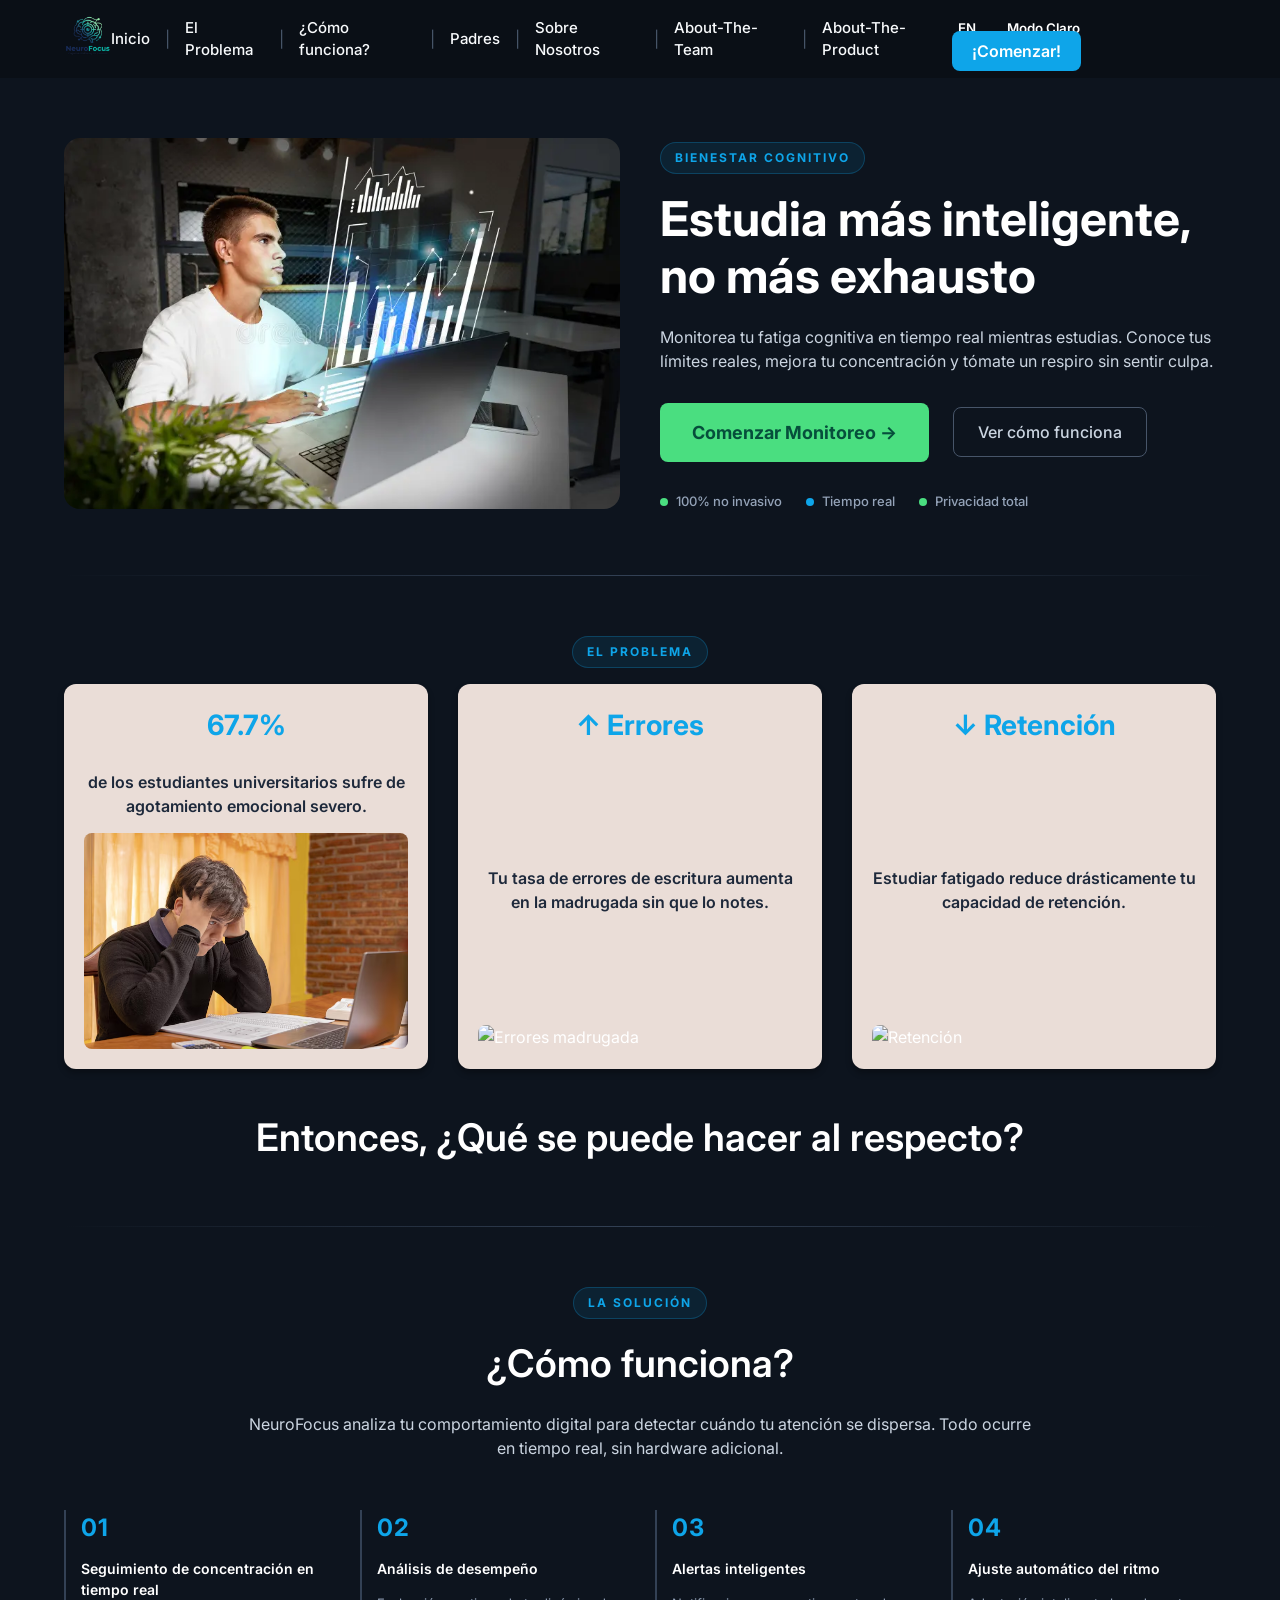
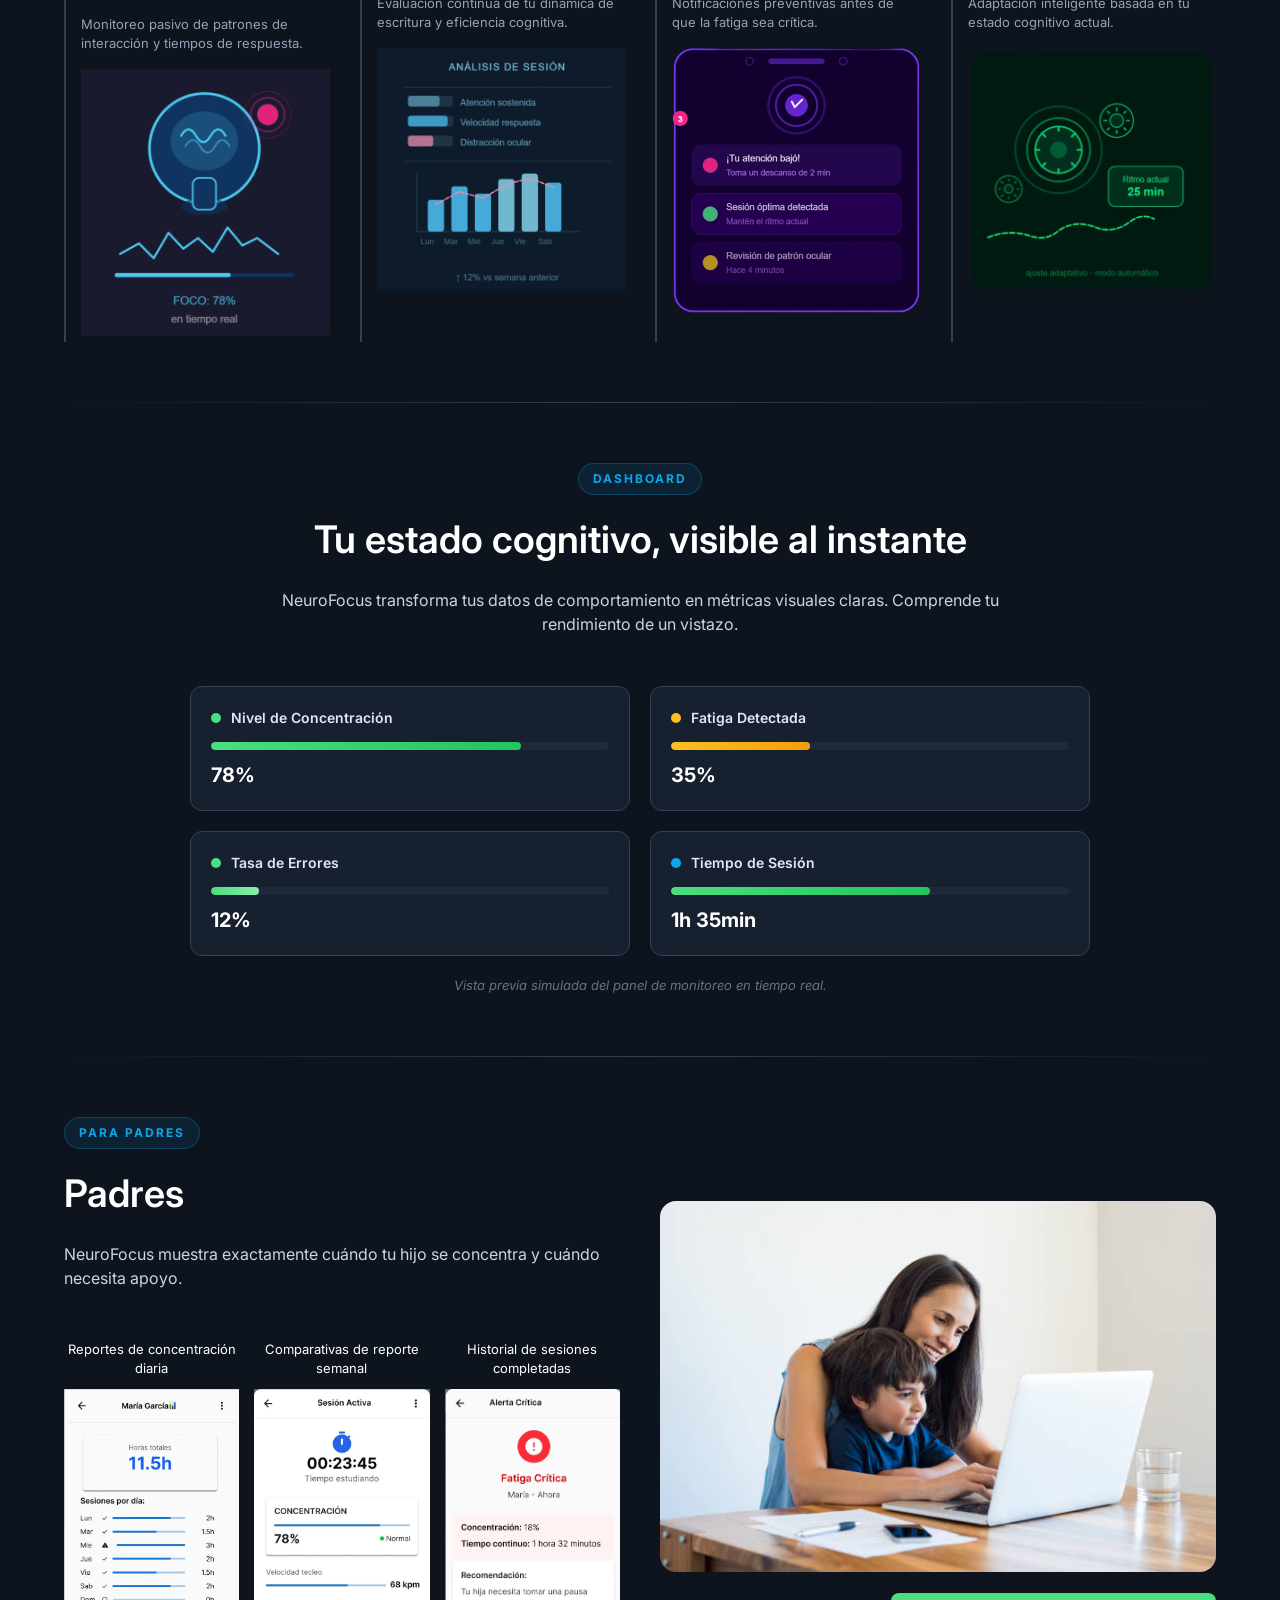
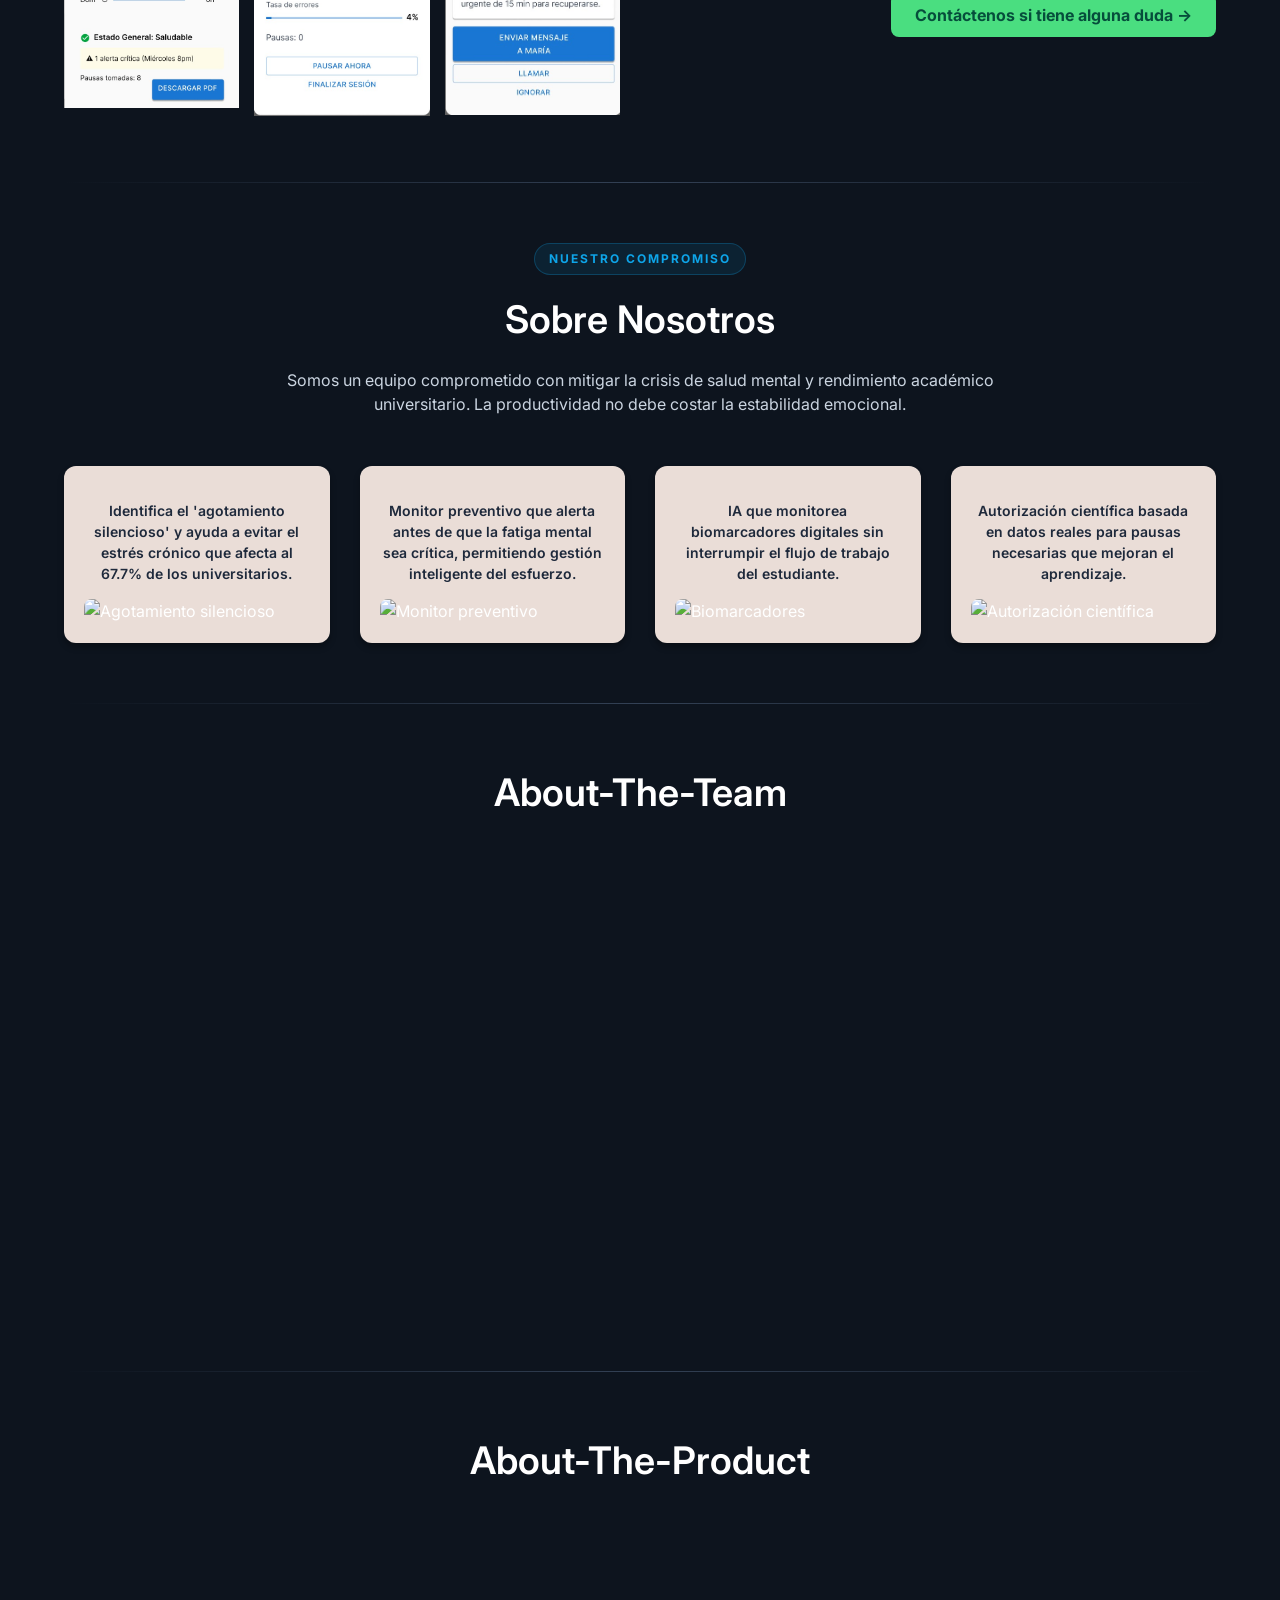
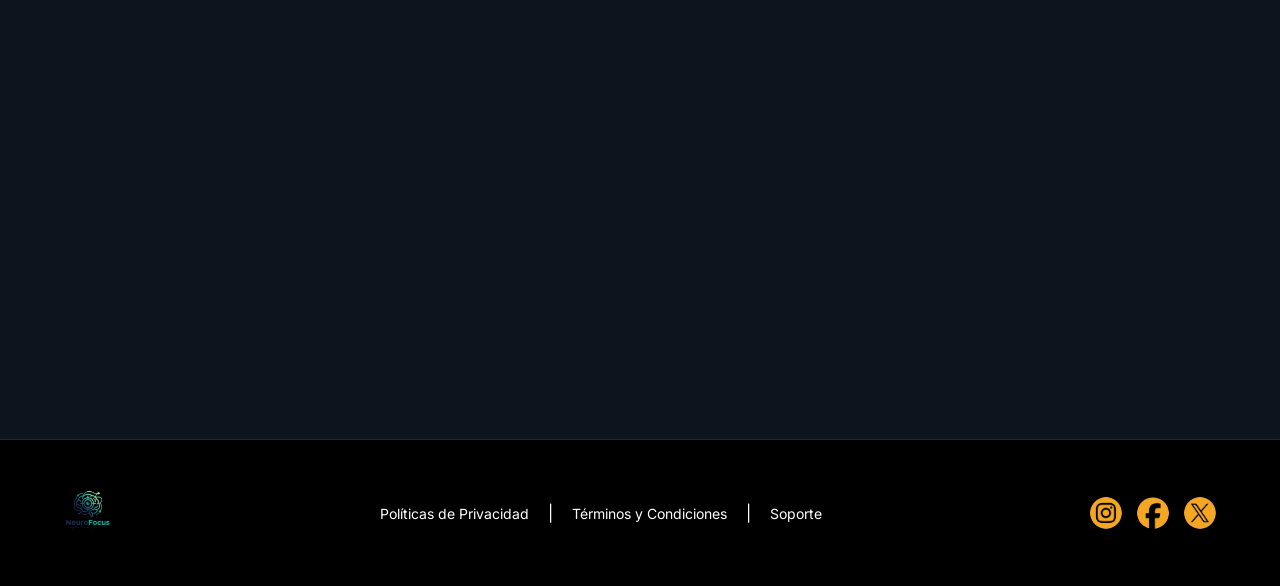
==== commit fc154e88: "feat: integrar secciones de video About-The-Team y About-The-Product" ====
--- a/public/index.html
+++ b/public/index.html
@@ -29,6 +29,10 @@
                 <a href="#padres" data-i18n="nav_padres">Padres</a>
                 <span class="nav-separator">|</span>
                 <a href="#sobre-nosotros" data-i18n="nav_nosotros">Sobre Nosotros</a>
+                <span class="nav-separator">|</span>
+                <a href="#about-the-team">About-The-Team</a>
+                <span class="nav-separator">|</span>
+                <a href="#about-the-product">About-The-Product</a>
             </div>
 
             <div class="nav-buttons">
@@ -47,6 +51,12 @@
         <a href="#como-funciona" class="mobile-link" data-i18n="nav_como">¿Cómo funciona?</a>
         <a href="#padres" class="mobile-link" data-i18n="nav_padres">Padres</a>
         <a href="#sobre-nosotros" class="mobile-link" data-i18n="nav_nosotros">Sobre Nosotros</a>
+        <a href="#about-the-team" class="mobile-link">About-The-Team</a>
+        <a href="#about-the-product" class="mobile-link">About-The-Product</a>
+        <div style="display: flex; justify-content: center; gap: 15px; margin-top: 15px;">
+            <button id="lang-toggle-mobile" class="lang-btn text-white" style="border: 1px solid white; padding: 5px 10px; border-radius: 5px;">EN</button>
+            <button id="theme-toggle-mobile" class="lang-btn text-white" style="border: 1px solid white; padding: 5px 10px; border-radius: 5px;" data-i18n="auto_idx_3">Modo Claro</button>
+        </div>
         <a href="dashboard.html" class="button-cyan" data-i18n="btn_comenzar" style="text-align: center; text-decoration: none; display: block; margin-top: 15px;">¡Comenzar!</a>
     </div>
 
@@ -255,6 +265,24 @@
                     <p class="text-small" data-i18n="ent_4">Autorización científica basada en datos reales para pausas necesarias que mejoran el aprendizaje.</p>
                     <img src="assets/images/image16.png" alt="Autorización científica">
                 </div>
+            </div>
+        </section>
+
+        <hr class="section-divider">
+
+        <section id="about-the-team" class="nosotros-section">
+            <h2 class="title-section text-center text-white">About-The-Team</h2>
+            <div style="display: flex; justify-content: center; margin-top: 40px; padding: 0 20px;">
+                <iframe width="800" height="450" src="https://www.youtube.com/embed/bt3Sk-qkf7s" title="About the Team" frameborder="0" allow="accelerometer; autoplay; clipboard-write; encrypted-media; gyroscope; picture-in-picture; web-share" allowfullscreen style="border-radius: 12px; max-width: 100%; aspect-ratio: 16/9;"></iframe>
+            </div>
+        </section>
+
+        <hr class="section-divider">
+
+        <section id="about-the-product" class="nosotros-section">
+            <h2 class="title-section text-center text-white">About-The-Product</h2>
+            <div style="display: flex; justify-content: center; margin-top: 40px; padding: 0 20px;">
+                <iframe width="800" height="450" src="https://www.youtube.com/embed/gV41JxDsX0w" title="About the Product" frameborder="0" allow="accelerometer; autoplay; clipboard-write; encrypted-media; gyroscope; picture-in-picture; web-share" allowfullscreen style="border-radius: 12px; max-width: 100%; aspect-ratio: 16/9;"></iframe>
             </div>
         </section>
 
